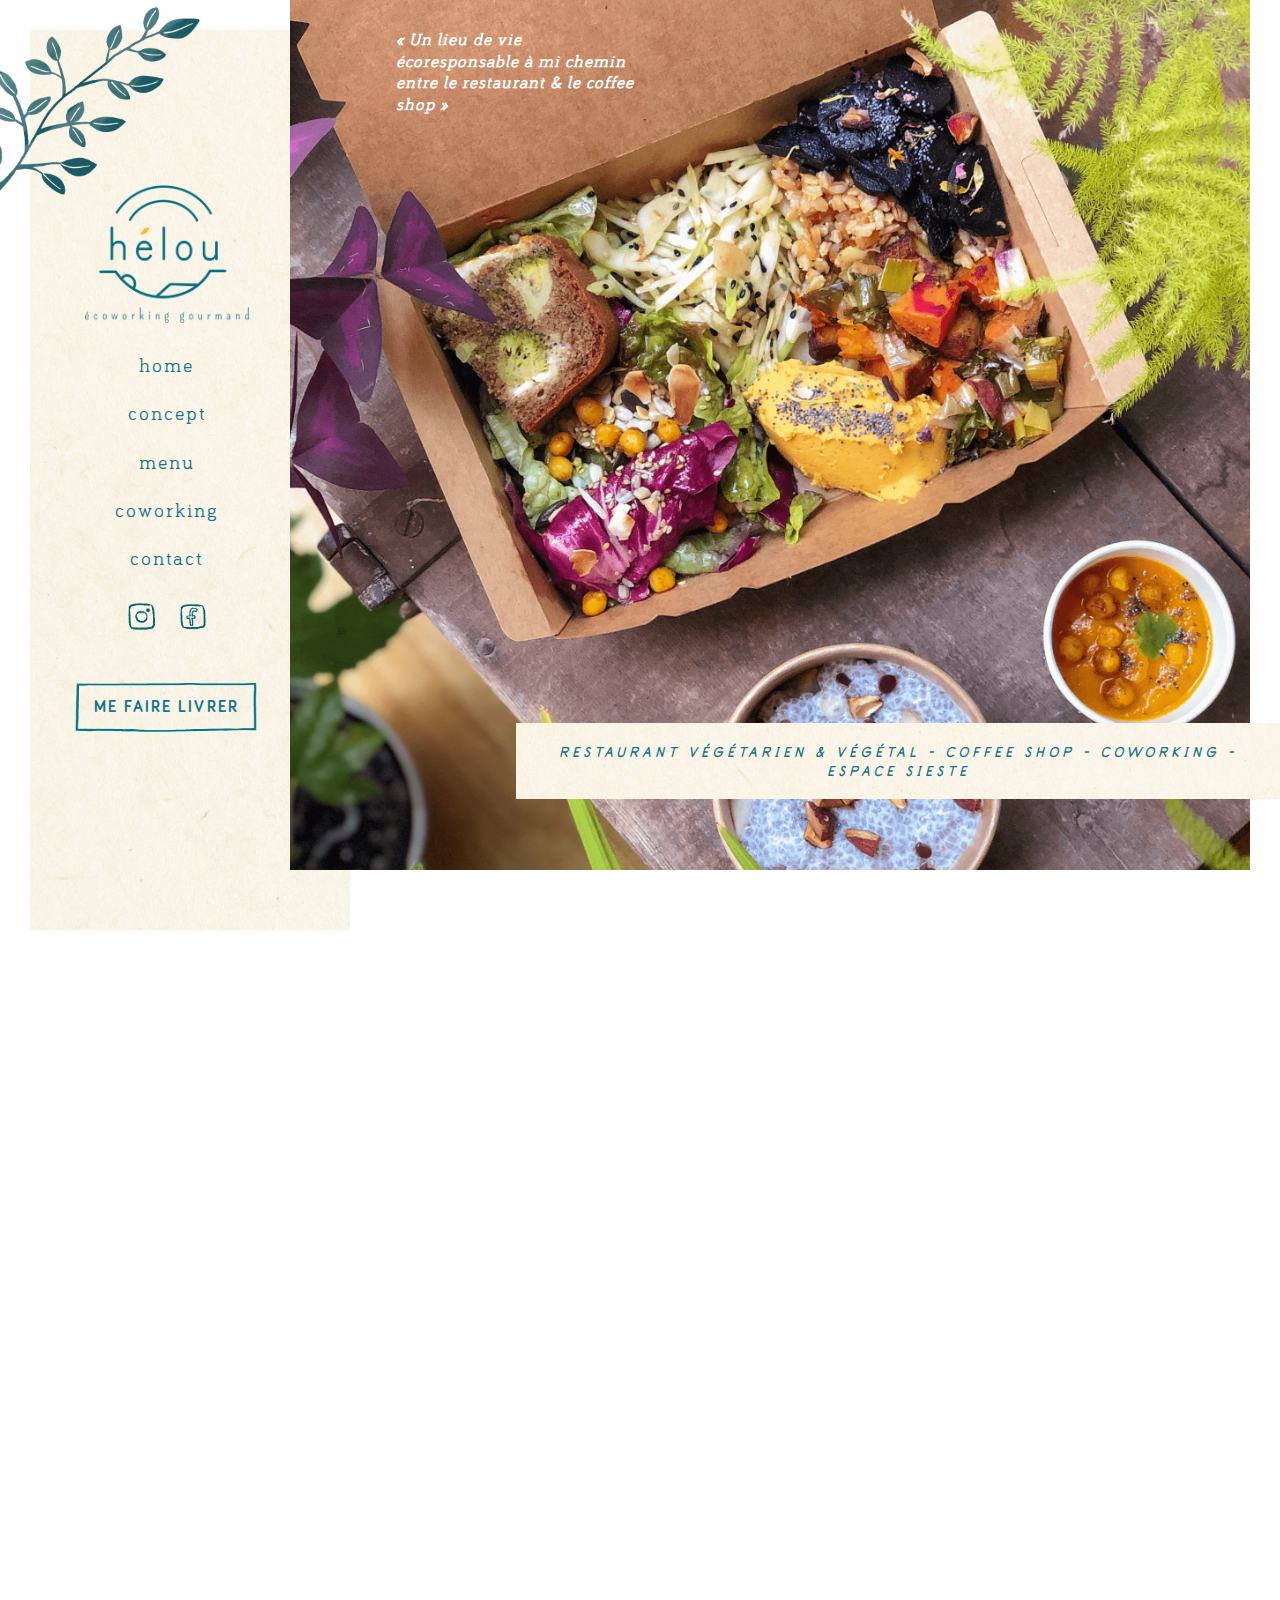
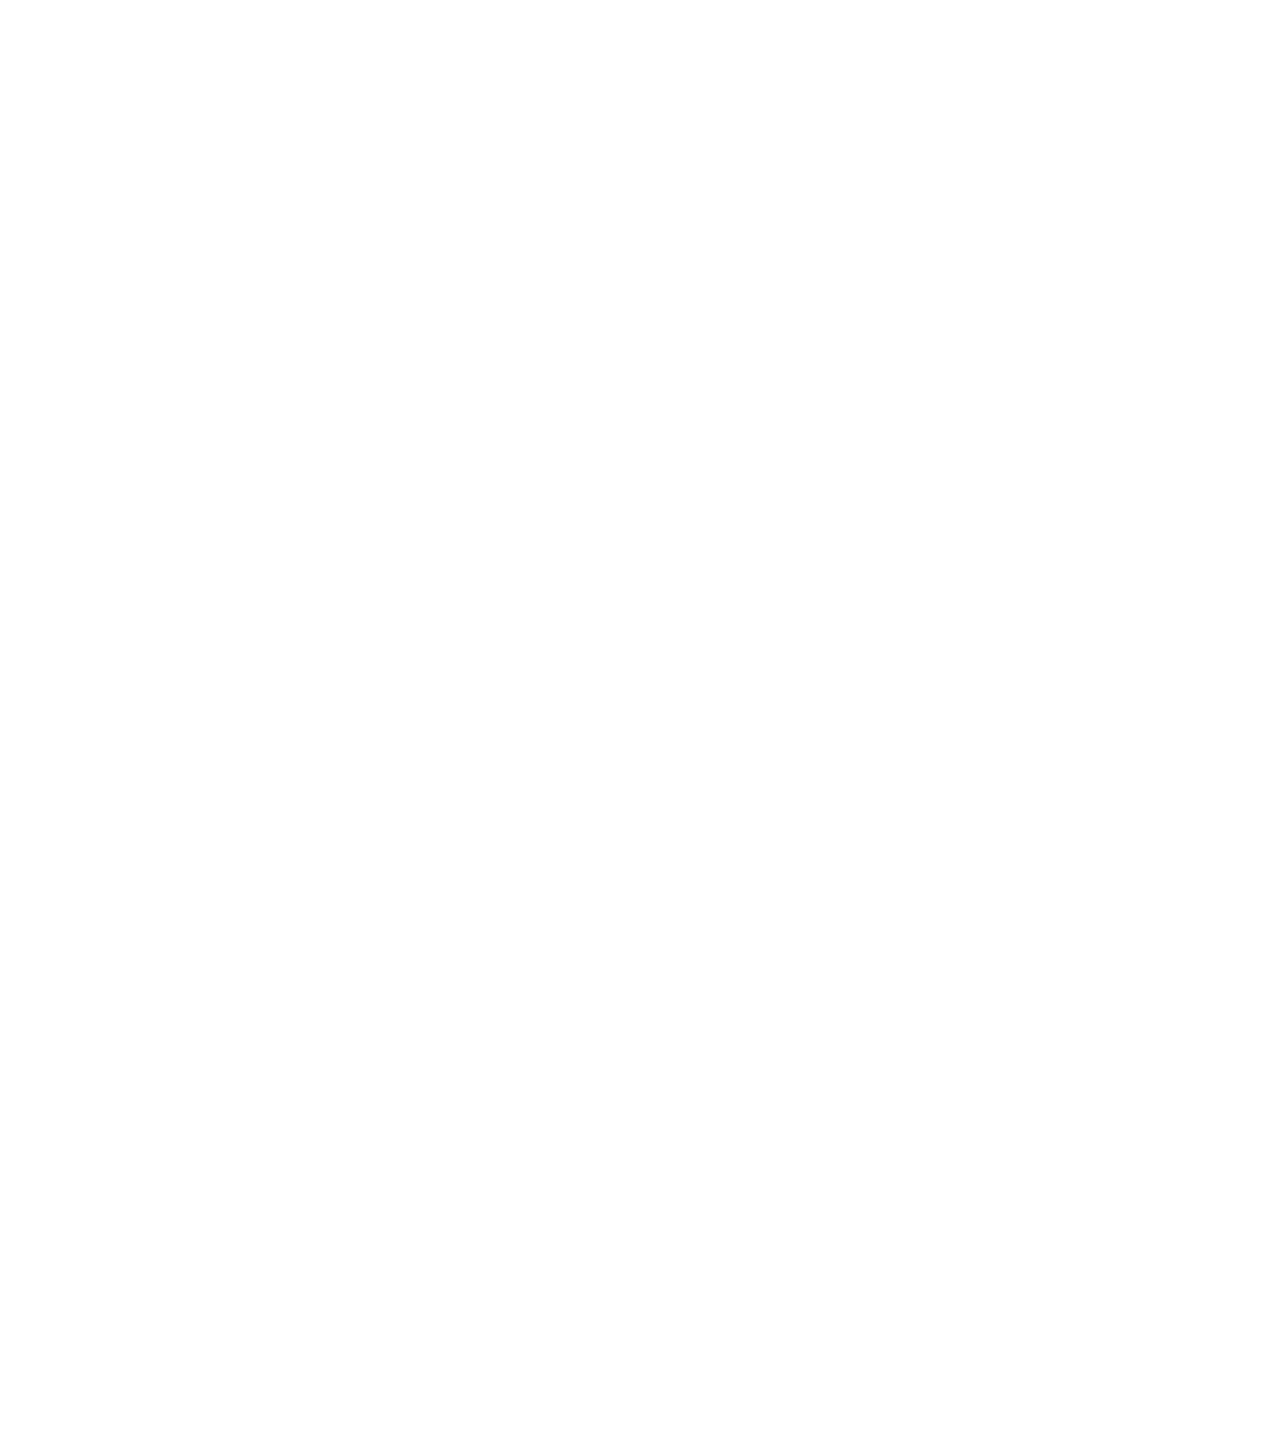
==== index.html @ 0ec2b1c2 "initial commit" ====
<!DOCTYPE html>
	<html lang="fr">
		<head>
	
	
			<script type="application/ld+json">
			  {
			    "@context": "http://schema.org",
			    "@type": "Organization",
			    "name": "Hélou",
			    "url": "http://helou.paris",
			    "address": "33 rue de la Villette",
			    "sameAs": [
			      "https://www.facebook.com/helouparis/",
			      "https://www.lafourchette.com/restaurant/helou/583823",
			      "https://www.instagram.com/helouparis/?hl=fr",
			      "https://www.tripadvisor.fr/Restaurant_Review-g187147-d19694689-Reviews-Helou-Paris_Ile_de_France.html",
			      "https://vegoresto.fr/paris/helou/"
			    ]
			  }
			</script>
	
					<!-- Global site tag (gtag.js) - Google Analytics -->
			<script async src="https://www.googletagmanager.com/gtag/js?id=UA-159208536-1"></script>
			<script>
			  window.dataLayer = window.dataLayer || [];
			  function gtag(){dataLayer.push(arguments);}
			  gtag('js', new Date());
	
			  gtag('config', 'UA-159208536-1');
			</script>
	
	
	
			<meta charset="UTF-8">
			<title>hélou - restaurant végétarien & coworking </title>
			<meta name="viewport" content="width=device-width, initial-scale=1" />
	
	
			<meta http-equiv="cache-control" content="max-age=0" />
	<meta http-equiv="cache-control" content="no-cache" />
	<meta http-equiv="expires" content="0" />
	<meta http-equiv="expires" content="Tue, 01 Jan 1980 1:00:00 GMT" />
	<meta http-equiv="pragma" content="no-cache" />
	
			<!-- Tags SEO -->
			
			<meta name="description" content="Hélou est le premier restaurant/coworking végétarien et gourmand qui dispose d'une salle de sieste avec un hamac !" />
		    <meta name="author" content="Louise OBÉ">
		    <meta name="keywords" content="restaurant végétarien coworking "/>
		    <meta http-equiv="X-UA-Compatible" content="IE=edge">
	
		    <!-- Feuilles de style -->
		    <link rel="stylesheet" type="text/css" href="style/reset.css">
			<link rel="stylesheet" type="text/css" href="style/new.css">
			<link rel="stylesheet" type="text/css" href="style/new-mobile.css">
			<link rel="stylesheet" type="text/css" href="style/new-ipad-pro.css">
	
			
			<meta property="og:type" content="restaurant.restaurant">
			<meta property="og:title" content="hélou restaurant coworking végétarien">
			<meta property="og:url" content="http://helou.paris">
			<meta property="og:description" content="Hélou est le premier restaurant/coworking végétarien et gourmand qui dispose d'une salle de sieste avec un hamac !">
			<meta property="og:image" content="http://helou.paris/img/plateau.jpg">
			<meta property="restaurant:menu" content="http://helou.paris/menus.html">
			<meta property="restaurant:contact_info:website" content="htttp://helou.paris">
			<meta property="restaurant:contact_info:street_address" content="33 rue de la villette">
			<meta property="restaurant:contact_info:locality" content="paris">
			<meta property="restaurant:contact_info:region" content="france">
			<meta property="restaurant:contact_info:postal_code" content="75019">
			<meta property="restaurant:contact_info:country_name" content="france">
			<meta property="restaurant:contact_info:email" content="helouparis@gmail.com">
			<meta property="restaurant:contact_info:phone_number" content="0140372053">
	
	
			<link rel="apple-touch-icon" sizes="180x180" href="/apple-touch-icon.png">
			<link rel="icon" type="image/png" sizes="32x32" href="favicon-32x32.png">
			<link rel="icon" type="image/png" sizes="16x16" href="favicon-16x16.png">
			<link rel="manifest" href="/site.webmanifest">
			<link rel="mask-icon" href="/safari-pinned-tab.svg" color="#0e6272">
			<meta name="msapplication-TileColor" content="#0e6272">
			<meta name="theme-color" content="#ffffff">
	
	
	
		</head>
	
		<body>
	
		<!-- 	<div class="anim-logo-content">
					<img src="img/anim-logo/logo-helou000.png" class="anim-logo" />
	
			</div> -->
	
				<img id="leaf" src="img/leaf.png"/>
		<div id="new-menu">
	
			<div id="new-menu-content">
	
					<ul id="new-nav">
	
							<li data-url="index"><a><img id="logo-bleu" src="img/logo-bleu.png"/></a></li>
	
							<li class="active" data-url="index"><div class="petal-left">
								<img class="petal-left1" src="img/petal-left.png"/>
								<img class="petal-left2" src="img/petal-left.png"/>
							</div><a>home</a><div class="petal-right">
								<img class="petal-right1" src="img/petal-right.png"/>
								<img class="petal-right2" src="img/petal-right.png"/>
							</div></li>
							<li data-url="concept"><div class="petal-left">
								<img class="petal-left1" src="img/petal-left.png"/>
								<img class="petal-left2" src="img/petal-left.png"/>
							</div><a>concept</a><div class="petal-right">
								<img class="petal-right1" src="img/petal-right.png"/>
								<img class="petal-right2" src="img/petal-right.png"/>
							</div></li>
							<li data-url="menu"><div class="petal-left">
								<img class="petal-left1" src="img/petal-left.png"/>
								<img class="petal-left2" src="img/petal-left.png"/>
							</div><a>menu</a><div class="petal-right">
								<img class="petal-right1" src="img/petal-right.png"/>
								<img class="petal-right2" src="img/petal-right.png"/>
							</div></li>
							<li data-url="coworking"><div class="petal-left">
								<img class="petal-left1" src="img/petal-left.png"/>
								<img class="petal-left2" src="img/petal-left.png"/>
							</div><a>coworking</a><div class="petal-right">
								<img class="petal-right1" src="img/petal-right.png"/>
								<img class="petal-right2" src="img/petal-right.png"/>
							</div></li>
							<li data-url="contact"><div class="petal-left">
								<img class="petal-left1" src="img/petal-left.png"/>
								<img class="petal-left2" src="img/petal-left.png"/>
							</div><a>contact</a><div class="petal-right">
								<img class="petal-right1" src="img/petal-right.png"/>
								<img class="petal-right2" src="img/petal-right.png"/>
							</div></li>
							
					</ul>
	
					<div id="social">
							
						<a href="https://www.instagram.com/helouparis" target="blank"><img src="img/insta.png" alt="instagram hélou"></a>
						<a href="https://www.facebook.com/helouparis" target="blank"><img src="img/fb.png" alt="facebook hélou"></a>
					</div>
	
	
					<div id="delivery">
						<a  target="blank" class="button" href="https://order.eatic.fr/fr/store/Helou-Paris/820708"> ME FAIRE LIVRER</a>
					</div>
			</div>
		</div>
	
	
		<div id="new-menu-mobile">
	
			<div id="new-menu-content">
	
					<ul id="new-nav-mobile">
	
							
	
							<li class="active" data-url="index"><div class="petal-left">
								<img class="petal-left1" src="img/petal-left.png"/>
								<img class="petal-left2" src="img/petal-left.png"/>
							</div><a href="index">home</a><div class="petal-right">
								<img class="petal-right1" src="img/petal-right.png"/>
								<img class="petal-right2" src="img/petal-right.png"/>
							</div></li>
							<li data-url="menu"><div class="petal-left">
								<img class="petal-left1" src="img/petal-left.png"/>
								<img class="petal-left2" src="img/petal-left.png"/>
							</div><a href="menu">menu</a><div class="petal-right">
								<img class="petal-right1" src="img/petal-right.png"/>
								<img class="petal-right2" src="img/petal-right.png"/>
							</div></li>
							<li data-url="coworking"><div class="petal-left">
								<img class="petal-left1" src="img/petal-left.png"/>
								<img class="petal-left2" src="img/petal-left.png"/>
							</div><a href="coworking">coworking</a><div class="petal-right">
								<img class="petal-right1" src="img/petal-right.png"/>
								<img class="petal-right2" src="img/petal-right.png"/>
							</div></li>
							<li data-url="contact"><div class="petal-left">
								<img class="petal-left1" src="img/petal-left.png"/>
								<img class="petal-left2" src="img/petal-left.png"/>
							</div><a href="contact">contact</a><div class="petal-right">
								<img class="petal-right1" src="img/petal-right.png"/>
								<img class="petal-right2" src="img/petal-right.png"/>
							</div></li>
							
					</ul>
	
			</div>
		</div>
	
		<header class="mobile">
			<img id="logo-mobile" src="img/logo-inline-baseline.png"/>
	
		</header>
	
	
		<div id="nav-icon">
			  <span></span>
			  <span></span>
			  <span></span>
			  <span></span>
			</div>


	<div>
		<div class="content">
			<div id="right-home-img" class="right-img">
				<img src="img/helou-bento-vegan-bio-2.png"/>
				<p id="quote"> « Un lieu de vie écoresponsable à mi chemin entre le restaurant & le coffee shop »</p>
				<h1 id="banner-home"><span>RESTAURANT VÉGÉTARIEN & VÉGÉTAL - COFFEE SHOP - COWORKING - ESPACE SIESTE</span></h1>
			</div>	


			<div id="home-mobile">
				<img src="img/helou-bento-vegan-bio-2.png"/>
				<h1 id="banner-home"><span>RESTAURANT VÉGÉTAL & VÉGÉTARIEN </br> COFFEE SHOP - COWORKING </br> ESPACE SIESTE</span></h1>

				<a class="button" href="menu.pdf" target="blank"> MENU DU JOUR </a>


				<a  target="blank" class="button" href="https://order.eatic.fr/fr/store/Helou-Paris/820708"> ME FAIRE LIVRER</a>
				

				<img src="img/helene-louise-helou-mobile.png"/>

				<div><p>Hélou c’est avant tout une aventure mère-fille qui a la saveur d’un cocktail de générations et de savoir-faire à base de sensibilités communes pour la cuisine et l’écoresponsabilité.</p>

				<p class="citation">« Nous avons à coeur de vous mettre à disposition un espace de vie pour venir y manger, travailler et même se reposer »   </br> </br>Hélène & Louise</p></div>
			</div>	

		</div>
	</div>


			
	
		<div id="social-mobile">
				
			<a href="https://www.instagram.com/helouparis" target="blank"><img src="img/insta.png" alt="instagram hélou"></a>
			<a href="https://www.facebook.com/helouparis" target="blank"><img src="img/fb.png" alt="facebook hélou"></a>
		</div>
	
		
	
		<script src='js/mobile-detect.min.js'></script>
	
		<script src='js/jquery-1.12.2.min.js'></script>
		<script src='js/TweenMax.min.js'></script>
		<script src='js/animation.gsap.min.js'></script>
		<script src='js/new-min.js'></script>
	
	</html>
---- style/new.css ----
a.button{display:block;color:#127689;width:200px;height:60px;text-decoration:none;text-align:center;font-family:Bariol-Bold;font-weight:700;margin:0 auto;margin-top:30px;margin-bottom:40px;letter-spacing:2px;line-height:60px;background-image:url(../img/button.png);background-size:100% 100%;transition:all .4s}a.button:hover{background-image:url(../img/button-fill.png);color:#fcf5ea;transition:all .4s}#home-mobile,#menu-mobile,#nav-icon,#new-menu-mobile,#page-contact-mobile,#page-coworking-mobile,#social-mobile,header.mobile{display:none}#new-menu,#new-menu-mobile{width:25vw;height:100vh;background-image:url(../img/kraft2.jpg);background-size:cover;margin-top:30px;margin-left:30px}#new-menu #new-menu-content,#new-menu-mobile #new-menu-content{width:21.4vw;pointer-events:relative;padding-top:40%}#new-menu #new-menu-content #logo-bleu,#new-menu-mobile #new-menu-content #logo-bleu{width:60%;position:relative;margin:0 auto;display:inherit}#new-menu #new-menu-content #social,#new-menu-mobile #new-menu-content #social{margin-top:20px;display:flex;align-items:center;justify-content:center}#new-menu #new-menu-content #social a,#new-menu-mobile #new-menu-content #social a{margin:10px;transition:.3s;transform:scale(.9)}#new-menu #new-menu-content #social a img,#new-menu-mobile #new-menu-content #social a img{width:30px}#new-menu #new-menu-content #social a:hover,#new-menu-mobile #new-menu-content #social a:hover{transform:scale(1);transition:.3s;transition-timing-function:ease-out}#new-menu #new-menu-content ul#new-nav li,#new-menu #new-menu-content ul#new-nav-mobile li,#new-menu-mobile #new-menu-content ul#new-nav li,#new-menu-mobile #new-menu-content ul#new-nav-mobile li{list-style:none;margin-top:10%;text-align:center;cursor:pointer}#new-menu #new-menu-content ul#new-nav li .petal-left,#new-menu #new-menu-content ul#new-nav li .petal-right,#new-menu #new-menu-content ul#new-nav-mobile li .petal-left,#new-menu #new-menu-content ul#new-nav-mobile li .petal-right,#new-menu-mobile #new-menu-content ul#new-nav li .petal-left,#new-menu-mobile #new-menu-content ul#new-nav li .petal-right,#new-menu-mobile #new-menu-content ul#new-nav-mobile li .petal-left,#new-menu-mobile #new-menu-content ul#new-nav-mobile li .petal-right{margin:0 20px;display:inline;position:relative}#new-menu #new-menu-content ul#new-nav li .petal-left .petal-left1,#new-menu #new-menu-content ul#new-nav li .petal-left .petal-left2,#new-menu #new-menu-content ul#new-nav li .petal-left .petal-right1,#new-menu #new-menu-content ul#new-nav li .petal-left .petal-right2,#new-menu #new-menu-content ul#new-nav li .petal-right .petal-left1,#new-menu #new-menu-content ul#new-nav li .petal-right .petal-left2,#new-menu #new-menu-content ul#new-nav li .petal-right .petal-right1,#new-menu #new-menu-content ul#new-nav li .petal-right .petal-right2,#new-menu #new-menu-content ul#new-nav-mobile li .petal-left .petal-left1,#new-menu #new-menu-content ul#new-nav-mobile li .petal-left .petal-left2,#new-menu #new-menu-content ul#new-nav-mobile li .petal-left .petal-right1,#new-menu #new-menu-content ul#new-nav-mobile li .petal-left .petal-right2,#new-menu #new-menu-content ul#new-nav-mobile li .petal-right .petal-left1,#new-menu #new-menu-content ul#new-nav-mobile li .petal-right .petal-left2,#new-menu #new-menu-content ul#new-nav-mobile li .petal-right .petal-right1,#new-menu #new-menu-content ul#new-nav-mobile li .petal-right .petal-right2,#new-menu-mobile #new-menu-content ul#new-nav li .petal-left .petal-left1,#new-menu-mobile #new-menu-content ul#new-nav li .petal-left .petal-left2,#new-menu-mobile #new-menu-content ul#new-nav li .petal-left .petal-right1,#new-menu-mobile #new-menu-content ul#new-nav li .petal-left .petal-right2,#new-menu-mobile #new-menu-content ul#new-nav li .petal-right .petal-left1,#new-menu-mobile #new-menu-content ul#new-nav li .petal-right .petal-left2,#new-menu-mobile #new-menu-content ul#new-nav li .petal-right .petal-right1,#new-menu-mobile #new-menu-content ul#new-nav li .petal-right .petal-right2,#new-menu-mobile #new-menu-content ul#new-nav-mobile li .petal-left .petal-left1,#new-menu-mobile #new-menu-content ul#new-nav-mobile li .petal-left .petal-left2,#new-menu-mobile #new-menu-content ul#new-nav-mobile li .petal-left .petal-right1,#new-menu-mobile #new-menu-content ul#new-nav-mobile li .petal-left .petal-right2,#new-menu-mobile #new-menu-content ul#new-nav-mobile li .petal-right .petal-left1,#new-menu-mobile #new-menu-content ul#new-nav-mobile li .petal-right .petal-left2,#new-menu-mobile #new-menu-content ul#new-nav-mobile li .petal-right .petal-right1,#new-menu-mobile #new-menu-content ul#new-nav-mobile li .petal-right .petal-right2{opacity:0;transition:.3s;transition-timing-function:ease-out}#new-menu #new-menu-content ul#new-nav li .petal-left .petal-left1,#new-menu #new-menu-content ul#new-nav li .petal-left .petal-right1,#new-menu #new-menu-content ul#new-nav li .petal-right .petal-left1,#new-menu #new-menu-content ul#new-nav li .petal-right .petal-right1,#new-menu #new-menu-content ul#new-nav-mobile li .petal-left .petal-left1,#new-menu #new-menu-content ul#new-nav-mobile li .petal-left .petal-right1,#new-menu #new-menu-content ul#new-nav-mobile li .petal-right .petal-left1,#new-menu #new-menu-content ul#new-nav-mobile li .petal-right .petal-right1,#new-menu-mobile #new-menu-content ul#new-nav li .petal-left .petal-left1,#new-menu-mobile #new-menu-content ul#new-nav li .petal-left .petal-right1,#new-menu-mobile #new-menu-content ul#new-nav li .petal-right .petal-left1,#new-menu-mobile #new-menu-content ul#new-nav li .petal-right .petal-right1,#new-menu-mobile #new-menu-content ul#new-nav-mobile li .petal-left .petal-left1,#new-menu-mobile #new-menu-content ul#new-nav-mobile li .petal-left .petal-right1,#new-menu-mobile #new-menu-content ul#new-nav-mobile li .petal-right .petal-left1,#new-menu-mobile #new-menu-content ul#new-nav-mobile li .petal-right .petal-right1{width:25px}#new-menu #new-menu-content ul#new-nav li .petal-left .petal-left1,#new-menu #new-menu-content ul#new-nav li .petal-right .petal-left1,#new-menu #new-menu-content ul#new-nav-mobile li .petal-left .petal-left1,#new-menu #new-menu-content ul#new-nav-mobile li .petal-right .petal-left1,#new-menu-mobile #new-menu-content ul#new-nav li .petal-left .petal-left1,#new-menu-mobile #new-menu-content ul#new-nav li .petal-right .petal-left1,#new-menu-mobile #new-menu-content ul#new-nav-mobile li .petal-left .petal-left1,#new-menu-mobile #new-menu-content ul#new-nav-mobile li .petal-right .petal-left1{transform:translate(-10px,8px)}#new-menu #new-menu-content ul#new-nav li .petal-left .petal-right1,#new-menu #new-menu-content ul#new-nav li .petal-right .petal-right1,#new-menu #new-menu-content ul#new-nav-mobile li .petal-left .petal-right1,#new-menu #new-menu-content ul#new-nav-mobile li .petal-right .petal-right1,#new-menu-mobile #new-menu-content ul#new-nav li .petal-left .petal-right1,#new-menu-mobile #new-menu-content ul#new-nav li .petal-right .petal-right1,#new-menu-mobile #new-menu-content ul#new-nav-mobile li .petal-left .petal-right1,#new-menu-mobile #new-menu-content ul#new-nav-mobile li .petal-right .petal-right1{transform:translate(10px,8px)}#new-menu #new-menu-content ul#new-nav li .petal-left .petal-left2,#new-menu #new-menu-content ul#new-nav li .petal-right .petal-left2,#new-menu #new-menu-content ul#new-nav-mobile li .petal-left .petal-left2,#new-menu #new-menu-content ul#new-nav-mobile li .petal-right .petal-left2,#new-menu-mobile #new-menu-content ul#new-nav li .petal-left .petal-left2,#new-menu-mobile #new-menu-content ul#new-nav li .petal-right .petal-left2,#new-menu-mobile #new-menu-content ul#new-nav-mobile li .petal-left .petal-left2,#new-menu-mobile #new-menu-content ul#new-nav-mobile li .petal-right .petal-left2{position:absolute;width:23px;transform:rotate(45deg) translate(-10px,0);left:6px;top:-7px}#new-menu #new-menu-content ul#new-nav li .petal-left .petal-right2,#new-menu #new-menu-content ul#new-nav li .petal-right .petal-right2,#new-menu #new-menu-content ul#new-nav-mobile li .petal-left .petal-right2,#new-menu #new-menu-content ul#new-nav-mobile li .petal-right .petal-right2,#new-menu-mobile #new-menu-content ul#new-nav li .petal-left .petal-right2,#new-menu-mobile #new-menu-content ul#new-nav li .petal-right .petal-right2,#new-menu-mobile #new-menu-content ul#new-nav-mobile li .petal-left .petal-right2,#new-menu-mobile #new-menu-content ul#new-nav-mobile li .petal-right .petal-right2{position:absolute;width:23px;transform:rotate(-45deg) translate(10px,0);right:6px;top:-7px}#new-menu #new-menu-content ul#new-nav li.active,#new-menu #new-menu-content ul#new-nav-mobile li.active,#new-menu-mobile #new-menu-content ul#new-nav li.active,#new-menu-mobile #new-menu-content ul#new-nav-mobile li.active{font-weight:700}#new-menu #new-menu-content ul#new-nav li.active .petal-left1,#new-menu #new-menu-content ul#new-nav li.active .petal-left2,#new-menu #new-menu-content ul#new-nav li.active .petal-right1,#new-menu #new-menu-content ul#new-nav li.active .petal-right2,#new-menu #new-menu-content ul#new-nav li:hover .petal-left1,#new-menu #new-menu-content ul#new-nav li:hover .petal-left2,#new-menu #new-menu-content ul#new-nav li:hover .petal-right1,#new-menu #new-menu-content ul#new-nav li:hover .petal-right2,#new-menu #new-menu-content ul#new-nav-mobile li.active .petal-left1,#new-menu #new-menu-content ul#new-nav-mobile li.active .petal-left2,#new-menu #new-menu-content ul#new-nav-mobile li.active .petal-right1,#new-menu #new-menu-content ul#new-nav-mobile li.active .petal-right2,#new-menu #new-menu-content ul#new-nav-mobile li:hover .petal-left1,#new-menu #new-menu-content ul#new-nav-mobile li:hover .petal-left2,#new-menu #new-menu-content ul#new-nav-mobile li:hover .petal-right1,#new-menu #new-menu-content ul#new-nav-mobile li:hover .petal-right2,#new-menu-mobile #new-menu-content ul#new-nav li.active .petal-left1,#new-menu-mobile #new-menu-content ul#new-nav li.active .petal-left2,#new-menu-mobile #new-menu-content ul#new-nav li.active .petal-right1,#new-menu-mobile #new-menu-content ul#new-nav li.active .petal-right2,#new-menu-mobile #new-menu-content ul#new-nav li:hover .petal-left1,#new-menu-mobile #new-menu-content ul#new-nav li:hover .petal-left2,#new-menu-mobile #new-menu-content ul#new-nav li:hover .petal-right1,#new-menu-mobile #new-menu-content ul#new-nav li:hover .petal-right2,#new-menu-mobile #new-menu-content ul#new-nav-mobile li.active .petal-left1,#new-menu-mobile #new-menu-content ul#new-nav-mobile li.active .petal-left2,#new-menu-mobile #new-menu-content ul#new-nav-mobile li.active .petal-right1,#new-menu-mobile #new-menu-content ul#new-nav-mobile li.active .petal-right2,#new-menu-mobile #new-menu-content ul#new-nav-mobile li:hover .petal-left1,#new-menu-mobile #new-menu-content ul#new-nav-mobile li:hover .petal-left2,#new-menu-mobile #new-menu-content ul#new-nav-mobile li:hover .petal-right1,#new-menu-mobile #new-menu-content ul#new-nav-mobile li:hover .petal-right2{opacity:1;transition:.3s;transition-timing-function:ease-out}#new-menu #new-menu-content ul#new-nav li.active .petal-left2,#new-menu #new-menu-content ul#new-nav li:hover .petal-left2,#new-menu #new-menu-content ul#new-nav-mobile li.active .petal-left2,#new-menu #new-menu-content ul#new-nav-mobile li:hover .petal-left2,#new-menu-mobile #new-menu-content ul#new-nav li.active .petal-left2,#new-menu-mobile #new-menu-content ul#new-nav li:hover .petal-left2,#new-menu-mobile #new-menu-content ul#new-nav-mobile li.active .petal-left2,#new-menu-mobile #new-menu-content ul#new-nav-mobile li:hover .petal-left2{transform:rotate(45deg) translate(0,0)}#new-menu #new-menu-content ul#new-nav li.active .petal-right2,#new-menu #new-menu-content ul#new-nav li:hover .petal-right2,#new-menu #new-menu-content ul#new-nav-mobile li.active .petal-right2,#new-menu #new-menu-content ul#new-nav-mobile li:hover .petal-right2,#new-menu-mobile #new-menu-content ul#new-nav li.active .petal-right2,#new-menu-mobile #new-menu-content ul#new-nav li:hover .petal-right2,#new-menu-mobile #new-menu-content ul#new-nav-mobile li.active .petal-right2,#new-menu-mobile #new-menu-content ul#new-nav-mobile li:hover .petal-right2{transform:rotate(-45deg) translate(0,0)}#new-menu #new-menu-content ul#new-nav li.active .petal-left1,#new-menu #new-menu-content ul#new-nav li.active .petal-right1,#new-menu #new-menu-content ul#new-nav li:hover .petal-left1,#new-menu #new-menu-content ul#new-nav li:hover .petal-right1,#new-menu #new-menu-content ul#new-nav-mobile li.active .petal-left1,#new-menu #new-menu-content ul#new-nav-mobile li.active .petal-right1,#new-menu #new-menu-content ul#new-nav-mobile li:hover .petal-left1,#new-menu #new-menu-content ul#new-nav-mobile li:hover .petal-right1,#new-menu-mobile #new-menu-content ul#new-nav li.active .petal-left1,#new-menu-mobile #new-menu-content ul#new-nav li.active .petal-right1,#new-menu-mobile #new-menu-content ul#new-nav li:hover .petal-left1,#new-menu-mobile #new-menu-content ul#new-nav li:hover .petal-right1,#new-menu-mobile #new-menu-content ul#new-nav-mobile li.active .petal-left1,#new-menu-mobile #new-menu-content ul#new-nav-mobile li.active .petal-right1,#new-menu-mobile #new-menu-content ul#new-nav-mobile li:hover .petal-left1,#new-menu-mobile #new-menu-content ul#new-nav-mobile li:hover .petal-right1{transform:translate(0,0)}#new-menu #new-menu-content ul#new-nav li a,#new-menu #new-menu-content ul#new-nav-mobile li a,#new-menu-mobile #new-menu-content ul#new-nav li a,#new-menu-mobile #new-menu-content ul#new-nav-mobile li a{color:#127689;text-decoration:none;font-family:BariolSerif;letter-spacing:2px;font-size:1.5vw}#leaf{position:absolute;width:18vw;left:-30px;top:7px;z-index:1}p{font-family:BariolSerif;color:#127689;font-weight:700;letter-spacing:2px;font-size:20px}.title{position:relative}.title .manuscrit{font-family:Morsal;color:#C1B7AA;font-size:5.3vw;position:absolute;opacity:.3;right:0;left:0;top:-46px;font-weight:initial}.title h1{font-family:PTSerif;color:#127689;font-size:3.5vw;letter-spacing:2px;position:relative;font-weight:initial}h2{color:#f8B71D;font-style:italic;font-family:BariolSerif;font-size:1.4vw;margin-bottom:30px}#concept-content,#contact-content,#coworking-content,#menu-content{margin-top:100px}#concept-content p,#contact-content p,#coworking-content p,#menu-content p{margin-bottom:40px}#coworking-content{text-align:justify}#menu-content{margin-top:50px}#concept-content,#menu-content{text-align:justify}#right-img{position:absolute;top:0;width:75vw;right:30px;height:calc(100vh - 30px)}#right-img img{width:50%;height:100%;object-fit:cover}#right-img .petal{width:40px;height:auto}#right-img #right-content{background-image:url(../img/kraft2.jpg);background-size:cover;float:right;width:50%;height:100%;text-align:center;padding:5vw;box-sizing:border-box}#right-img .slider-photo{width:50%;height:100%;position:relative;float:left}#right-img .slider-photo img{width:100%;height:100%;object-fit:cover;position:absolute;animation:sliderFade 14s ease infinite 0s;opacity:0}#right-img .slider-photo img:nth-of-type(1){animation-delay:0s}#right-img .slider-photo img:nth-of-type(2){animation-delay:3.5s}#right-img .slider-photo img:nth-of-type(3){animation-delay:7s}#right-img .slider-photo img:nth-of-type(4){animation-delay:10.5s}@keyframes sliderFade{0%,100%{opacity:0}7.14%{opacity:1}25%{opacity:1}32.14%{opacity:0}}#right-home-img{position:absolute;top:0;width:75vw;right:30px;height:calc(100vh - 30px)}#right-home-img img{width:100%;height:100%;object-fit:cover}#right-home-img #quote{position:absolute;color:#fff;top:30px;font-family:BariolSerif;font-weight:700;font-style:italic;left:11%;width:26%;letter-spacing:1px;font-size:1.3vw;text-align:left;line-height:1.3em}#right-home-img h1{background-image:url(../img/kraft2.jpg);background-size:cover;position:absolute;font-family:primer-bold;letter-spacing:4px;color:#127689;padding:20px 30px 18px 30px;bottom:0;right:-30px;margin:0 auto;bottom:71px;font-style:italic;font-size:15px;width:55vw;text-align:center}/*# sourceMappingURL=new.css.map */
---- style/new-mobile.css ----
html.style-mobile{height:auto;width:100vw;overflow:auto}html.style-mobile #leaf,html.style-mobile #new-menu{display:none}html.style-mobile header.mobile{display:block;z-index:999;background-image:url(../img/kraft2.jpg);background-size:cover;width:100vw;text-align:center;padding:20px 0}html.style-mobile header.mobile img{width:40vw;min-width:100px;max-width:200px}html.style-mobile #new-menu-mobile{width:100vw;height:100vh;background-image:url(../img/kraft2.jpg);background-size:cover;margin:0;position:fixed;z-index:9999}html.style-mobile #new-menu-mobile #new-menu-content{width:100%;pointer-events:relative;padding-top:100px}html.style-mobile #new-menu-mobile #new-menu-content ul#new-nav-mobile li a{font-size:25px}html.style-mobile #nav-icon{z-index:999999;display:block;width:28px;height:25px;position:absolute;left:15px;top:20px;-webkit-transform:rotate(0);-moz-transform:rotate(0);-o-transform:rotate(0);transform:rotate(0);-webkit-transition:.5s ease-in-out;-moz-transition:.5s ease-in-out;-o-transition:.5s ease-in-out;transition:.5s ease-in-out;cursor:pointer}html.style-mobile #nav-icon span{display:block;position:absolute;height:4px;width:100%;background:#0E6272;border-radius:6px;opacity:1;left:0;-webkit-transform:rotate(0);-moz-transform:rotate(0);-o-transform:rotate(0);transform:rotate(0);-webkit-transition:.25s ease-in-out;-moz-transition:.25s ease-in-out;-o-transition:.25s ease-in-out;transition:.25s ease-in-out}html.style-mobile #nav-icon span:nth-child(1){top:0;width:70%}html.style-mobile #nav-icon span:nth-child(2),html.style-mobile #nav-icon span:nth-child(3){top:10px}html.style-mobile #nav-icon span:nth-child(4){top:20px;width:85%}html.style-mobile #nav-icon.open span:nth-child(1){top:15px;width:0%;left:50%}html.style-mobile #nav-icon.open span:nth-child(2){-webkit-transform:rotate(45deg);-moz-transform:rotate(45deg);-o-transform:rotate(45deg);transform:rotate(45deg)}html.style-mobile #nav-icon.open span:nth-child(3){-webkit-transform:rotate(-45deg);-moz-transform:rotate(-45deg);-o-transform:rotate(-45deg);transform:rotate(-45deg)}html.style-mobile #nav-icon.open span:nth-child(4){top:18px;width:0%;left:50%}html.style-mobile #right-home-img,html.style-mobile #right-img{display:none}html.style-mobile #home-mobile{display:block}html.style-mobile #home-mobile img{width:100vw;display:block}html.style-mobile #home-mobile h1{background-image:url(../img/kraft2.jpg);background-size:cover;position:relative;font-family:primer-bold;box-sizing:border-box;letter-spacing:4px;padding:20px 10px 18px 10px;bottom:0;right:inherit;margin:0 auto;bottom:inherit;font-size:13px;line-height:18px;width:100vw;font-style:inherit;text-align:center;color:#127689}html.style-mobile #home-mobile a.button{margin:20px auto}html.style-mobile #home-mobile div{background-image:url(../img/kraft2.jpg);background-size:cover;padding:20px}html.style-mobile #home-mobile div p{font-size:14px;font-family:BariolSerifBold}html.style-mobile #home-mobile div p.citation{margin-top:40px;font-family:BariolSerif;font-style:italic;text-align:right;padding-left:15%}html.style-mobile .title-mobile{background-color:#0E6272;text-align:center;padding:10px 0}html.style-mobile .title-mobile p{position:absolute;top:inherit;font-size:35px;top:0;letter-spacing:5px}html.style-mobile .title-mobile h1{color:#fff;font-size:27px;letter-spacing:5px}html.style-mobile #page-contact-mobile,html.style-mobile #page-coworking-mobile,html.style-mobile #page-menu-mobile{display:block;text-align:center}html.style-mobile #page-contact-mobile img,html.style-mobile #page-coworking-mobile img,html.style-mobile #page-menu-mobile img{width:100vw}html.style-mobile #page-contact-mobile img.petal,html.style-mobile #page-coworking-mobile img.petal,html.style-mobile #page-menu-mobile img.petal{width:30px;margin:0 auto;display:inline-block}html.style-mobile #page-contact-mobile .coworking-content,html.style-mobile #page-contact-mobile .menu-content,html.style-mobile #page-coworking-mobile .coworking-content,html.style-mobile #page-coworking-mobile .menu-content,html.style-mobile #page-menu-mobile .coworking-content,html.style-mobile #page-menu-mobile .menu-content{padding:20px}html.style-mobile #page-contact-mobile .coworking-content p,html.style-mobile #page-contact-mobile .menu-content p,html.style-mobile #page-coworking-mobile .coworking-content p,html.style-mobile #page-coworking-mobile .menu-content p,html.style-mobile #page-menu-mobile .coworking-content p,html.style-mobile #page-menu-mobile .menu-content p{margin:0;font-size:16px;text-align:justify}html.style-mobile #page-contact-mobile #contact-content{margin:0;padding:20px}html.style-mobile #page-contact-mobile #contact-content p{font-size:16px;letter-spacing:1px}html.style-mobile #page-contact-mobile #contact-content h2{font-size:20px;font-family:BariolSerifBold}html.style-mobile #social-mobile{margin-top:20px;margin-bottom:30px;display:flex;align-items:center;justify-content:center}html.style-mobile #social-mobile a{margin:10px}html.style-mobile #social-mobile a img{width:40px}/*# sourceMappingURL=new-mobile.css.map */
---- style/new-ipad-pro.css ----
@media only screen and (min-device-width:1366px) and (max-device-width:1366px) and (orientation:landscape) and (-webkit-min-device-pixel-ratio:2),only screen and (min-device-width:1024px) and (max-device-width:1024px) and (orientation:portrait) and (-webkit-min-device-pixel-ratio:2),only screen and (orientation:portrait) and (-webkit-min-device-pixel-ratio:1) and (min-device-width:768px) and (max-device-width:1007px),only screen and (orientation:landscape) and (-webkit-min-device-pixel-ratio:1) and (min-device-width:1024px) and (max-device-width:1024px){.style-mobile #home-mobile h1{font-size:25px;line-height:40px}.style-mobile #home-mobile div{padding:50px}.style-mobile #home-mobile div p{font-size:28px;line-height:35px}.style-mobile #home-mobile div p.citation{padding-left:30%}a.button{width:320px;height:90px;line-height:90px;font-size:30px}.style-mobile #home-mobile a.button{margin:80px auto}.style-mobile #new-menu-mobile #new-menu-content ul#new-nav-mobile li a{font-size:50px}.style-mobile #page-contact-mobile .coworking-content,.style-mobile #page-contact-mobile .menu-content,.style-mobile #page-coworking-mobile .coworking-content,.style-mobile #page-coworking-mobile .menu-content,.style-mobile #page-menu-mobile .coworking-content,.style-mobile #page-menu-mobile .menu-content{padding:50px}.style-mobile #page-contact-mobile .coworking-content p,.style-mobile #page-contact-mobile .menu-content p,.style-mobile #page-coworking-mobile .coworking-content p,.style-mobile #page-coworking-mobile .menu-content p,.style-mobile #page-menu-mobile .coworking-content p,.style-mobile #page-menu-mobile .menu-content p{font-size:30px}.style-mobile .title-mobile{padding:20px}.style-mobile .title-mobile p{font-size:70px}.style-mobile .title-mobile h1{font-size:65px}.style-mobile #page-contact-mobile #contact-content{padding:100px}.style-mobile #page-contact-mobile #contact-content p{font-size:35px}.style-mobile #page-contact-mobile #contact-content h2{font-size:40px;margin:50px}}/*# sourceMappingURL=new-ipad-pro.css.map */
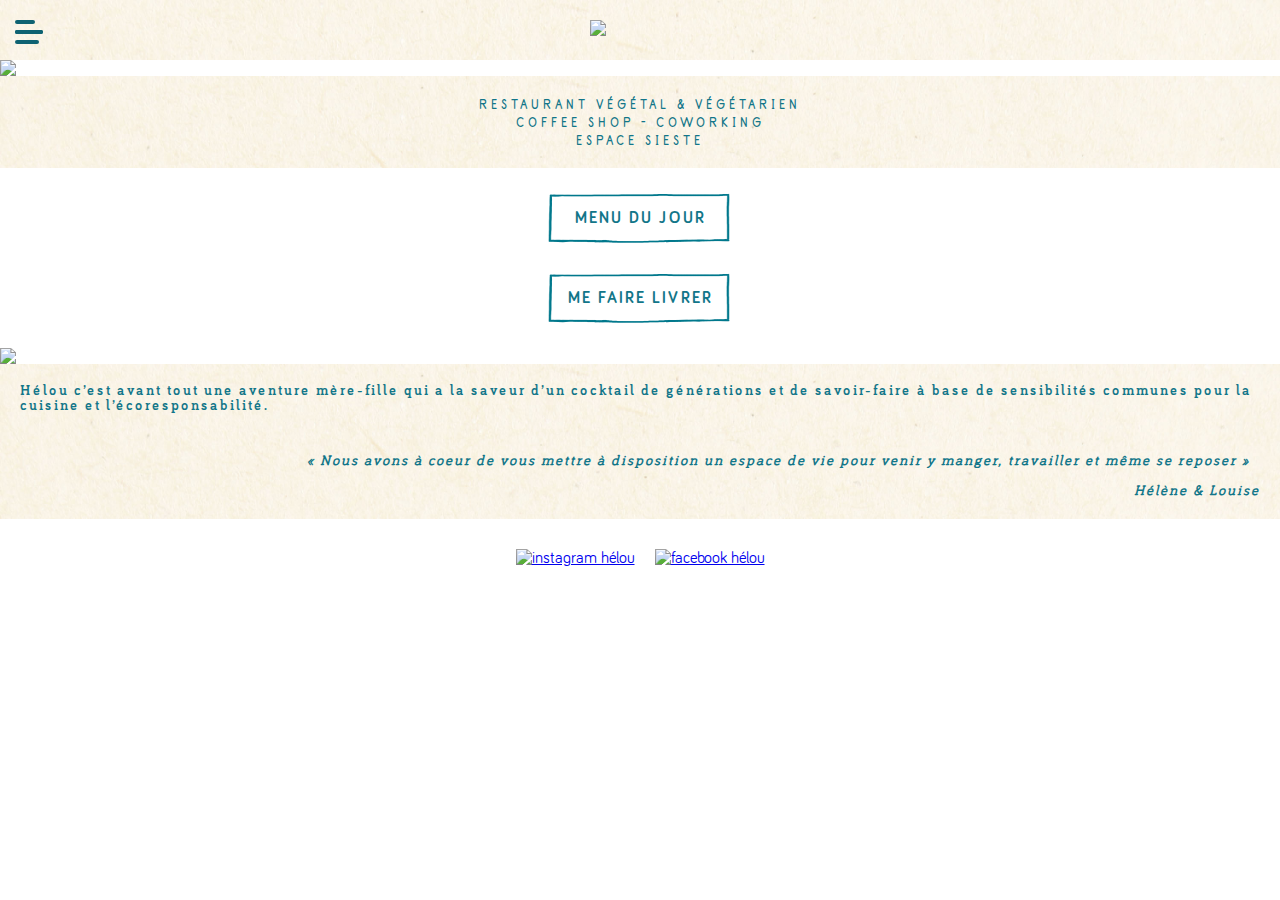
==== commit 773d01fb: "host medias on surge.sh" ====
--- a/index.html
+++ b/index.html
@@ -88,61 +88,61 @@
 		<body>
 	
 		<!-- 	<div class="anim-logo-content">
-					<img src="img/anim-logo/logo-helou000.png" class="anim-logo" />
+					<img src="https://helou.surge.sh/img/anim-logo/logo-helou000.png" class="anim-logo" />
 	
 			</div> -->
 	
-				<img id="leaf" src="img/leaf.png"/>
+				<img id="leaf" src="https://helou.surge.sh/img/leaf.png"/>
 		<div id="new-menu">
 	
 			<div id="new-menu-content">
 	
 					<ul id="new-nav">
 	
-							<li data-url="index"><a><img id="logo-bleu" src="img/logo-bleu.png"/></a></li>
+							<li data-url="index"><a><img id="logo-bleu" src="https://helou.surge.sh/img/logo-bleu.png"/></a></li>
 	
 							<li class="active" data-url="index"><div class="petal-left">
-								<img class="petal-left1" src="img/petal-left.png"/>
-								<img class="petal-left2" src="img/petal-left.png"/>
+								<img class="petal-left1" src="https://helou.surge.sh/img/petal-left.png"/>
+								<img class="petal-left2" src="https://helou.surge.sh/img/petal-left.png"/>
 							</div><a>home</a><div class="petal-right">
-								<img class="petal-right1" src="img/petal-right.png"/>
-								<img class="petal-right2" src="img/petal-right.png"/>
+								<img class="petal-right1" src="https://helou.surge.sh/img/petal-right.png"/>
+								<img class="petal-right2" src="https://helou.surge.sh/img/petal-right.png"/>
 							</div></li>
 							<li data-url="concept"><div class="petal-left">
-								<img class="petal-left1" src="img/petal-left.png"/>
-								<img class="petal-left2" src="img/petal-left.png"/>
+								<img class="petal-left1" src="https://helou.surge.sh/img/petal-left.png"/>
+								<img class="petal-left2" src="https://helou.surge.sh/img/petal-left.png"/>
 							</div><a>concept</a><div class="petal-right">
-								<img class="petal-right1" src="img/petal-right.png"/>
-								<img class="petal-right2" src="img/petal-right.png"/>
+								<img class="petal-right1" src="https://helou.surge.sh/img/petal-right.png"/>
+								<img class="petal-right2" src="https://helou.surge.sh/img/petal-right.png"/>
 							</div></li>
 							<li data-url="menu"><div class="petal-left">
-								<img class="petal-left1" src="img/petal-left.png"/>
-								<img class="petal-left2" src="img/petal-left.png"/>
+								<img class="petal-left1" src="https://helou.surge.sh/img/petal-left.png"/>
+								<img class="petal-left2" src="https://helou.surge.sh/img/petal-left.png"/>
 							</div><a>menu</a><div class="petal-right">
-								<img class="petal-right1" src="img/petal-right.png"/>
-								<img class="petal-right2" src="img/petal-right.png"/>
+								<img class="petal-right1" src="https://helou.surge.sh/img/petal-right.png"/>
+								<img class="petal-right2" src="https://helou.surge.sh/img/petal-right.png"/>
 							</div></li>
 							<li data-url="coworking"><div class="petal-left">
-								<img class="petal-left1" src="img/petal-left.png"/>
-								<img class="petal-left2" src="img/petal-left.png"/>
+								<img class="petal-left1" src="https://helou.surge.sh/img/petal-left.png"/>
+								<img class="petal-left2" src="https://helou.surge.sh/img/petal-left.png"/>
 							</div><a>coworking</a><div class="petal-right">
-								<img class="petal-right1" src="img/petal-right.png"/>
-								<img class="petal-right2" src="img/petal-right.png"/>
+								<img class="petal-right1" src="https://helou.surge.sh/img/petal-right.png"/>
+								<img class="petal-right2" src="https://helou.surge.sh/img/petal-right.png"/>
 							</div></li>
 							<li data-url="contact"><div class="petal-left">
-								<img class="petal-left1" src="img/petal-left.png"/>
-								<img class="petal-left2" src="img/petal-left.png"/>
+								<img class="petal-left1" src="https://helou.surge.sh/img/petal-left.png"/>
+								<img class="petal-left2" src="https://helou.surge.sh/img/petal-left.png"/>
 							</div><a>contact</a><div class="petal-right">
-								<img class="petal-right1" src="img/petal-right.png"/>
-								<img class="petal-right2" src="img/petal-right.png"/>
+								<img class="petal-right1" src="https://helou.surge.sh/img/petal-right.png"/>
+								<img class="petal-right2" src="https://helou.surge.sh/img/petal-right.png"/>
 							</div></li>
 							
 					</ul>
 	
 					<div id="social">
 							
-						<a href="https://www.instagram.com/helouparis" target="blank"><img src="img/insta.png" alt="instagram hélou"></a>
-						<a href="https://www.facebook.com/helouparis" target="blank"><img src="img/fb.png" alt="facebook hélou"></a>
+						<a href="https://www.instagram.com/helouparis" target="blank"><img src="https://helou.surge.sh/img/insta.png" alt="instagram hélou"></a>
+						<a href="https://www.facebook.com/helouparis" target="blank"><img src="https://helou.surge.sh/img/fb.png" alt="facebook hélou"></a>
 					</div>
 	
 	
@@ -162,32 +162,32 @@
 							
 	
 							<li class="active" data-url="index"><div class="petal-left">
-								<img class="petal-left1" src="img/petal-left.png"/>
-								<img class="petal-left2" src="img/petal-left.png"/>
+								<img class="petal-left1" src="https://helou.surge.sh/img/petal-left.png"/>
+								<img class="petal-left2" src="https://helou.surge.sh/img/petal-left.png"/>
 							</div><a href="index">home</a><div class="petal-right">
-								<img class="petal-right1" src="img/petal-right.png"/>
-								<img class="petal-right2" src="img/petal-right.png"/>
+								<img class="petal-right1" src="https://helou.surge.sh/img/petal-right.png"/>
+								<img class="petal-right2" src="https://helou.surge.sh/img/petal-right.png"/>
 							</div></li>
 							<li data-url="menu"><div class="petal-left">
-								<img class="petal-left1" src="img/petal-left.png"/>
-								<img class="petal-left2" src="img/petal-left.png"/>
+								<img class="petal-left1" src="https://helou.surge.sh/img/petal-left.png"/>
+								<img class="petal-left2" src="https://helou.surge.sh/img/petal-left.png"/>
 							</div><a href="menu">menu</a><div class="petal-right">
-								<img class="petal-right1" src="img/petal-right.png"/>
-								<img class="petal-right2" src="img/petal-right.png"/>
+								<img class="petal-right1" src="https://helou.surge.sh/img/petal-right.png"/>
+								<img class="petal-right2" src="https://helou.surge.sh/img/petal-right.png"/>
 							</div></li>
 							<li data-url="coworking"><div class="petal-left">
-								<img class="petal-left1" src="img/petal-left.png"/>
-								<img class="petal-left2" src="img/petal-left.png"/>
+								<img class="petal-left1" src="https://helou.surge.sh/img/petal-left.png"/>
+								<img class="petal-left2" src="https://helou.surge.sh/img/petal-left.png"/>
 							</div><a href="coworking">coworking</a><div class="petal-right">
-								<img class="petal-right1" src="img/petal-right.png"/>
-								<img class="petal-right2" src="img/petal-right.png"/>
+								<img class="petal-right1" src="https://helou.surge.sh/img/petal-right.png"/>
+								<img class="petal-right2" src="https://helou.surge.sh/img/petal-right.png"/>
 							</div></li>
 							<li data-url="contact"><div class="petal-left">
-								<img class="petal-left1" src="img/petal-left.png"/>
-								<img class="petal-left2" src="img/petal-left.png"/>
+								<img class="petal-left1" src="https://helou.surge.sh/img/petal-left.png"/>
+								<img class="petal-left2" src="https://helou.surge.sh/img/petal-left.png"/>
 							</div><a href="contact">contact</a><div class="petal-right">
-								<img class="petal-right1" src="img/petal-right.png"/>
-								<img class="petal-right2" src="img/petal-right.png"/>
+								<img class="petal-right1" src="https://helou.surge.sh/img/petal-right.png"/>
+								<img class="petal-right2" src="https://helou.surge.sh/img/petal-right.png"/>
 							</div></li>
 							
 					</ul>
@@ -196,7 +196,7 @@
 		</div>
 	
 		<header class="mobile">
-			<img id="logo-mobile" src="img/logo-inline-baseline.png"/>
+			<img id="logo-mobile" src="https://helou.surge.sh/img/logo-inline-baseline.png"/>
 	
 		</header>
 	
@@ -212,14 +212,14 @@
 	<div>
 		<div class="content">
 			<div id="right-home-img" class="right-img">
-				<img src="img/helou-bento-vegan-bio-2.png"/>
+				<img src="https://helou.surge.sh/img/helou-bento-vegan-bio-2.png"/>
 				<p id="quote"> « Un lieu de vie écoresponsable à mi chemin entre le restaurant & le coffee shop »</p>
 				<h1 id="banner-home"><span>RESTAURANT VÉGÉTARIEN & VÉGÉTAL - COFFEE SHOP - COWORKING - ESPACE SIESTE</span></h1>
 			</div>	
 
 
 			<div id="home-mobile">
-				<img src="img/helou-bento-vegan-bio-2.png"/>
+				<img src="https://helou.surge.sh/img/helou-bento-vegan-bio-2.png"/>
 				<h1 id="banner-home"><span>RESTAURANT VÉGÉTAL & VÉGÉTARIEN </br> COFFEE SHOP - COWORKING </br> ESPACE SIESTE</span></h1>
 
 				<a class="button" href="menu.pdf" target="blank"> MENU DU JOUR </a>
@@ -228,7 +228,7 @@
 				<a  target="blank" class="button" href="https://order.eatic.fr/fr/store/Helou-Paris/820708"> ME FAIRE LIVRER</a>
 				
 
-				<img src="img/helene-louise-helou-mobile.png"/>
+				<img src="https://helou.surge.sh/img/helene-louise-helou-mobile.png"/>
 
 				<div><p>Hélou c’est avant tout une aventure mère-fille qui a la saveur d’un cocktail de générations et de savoir-faire à base de sensibilités communes pour la cuisine et l’écoresponsabilité.</p>
 
@@ -245,8 +245,8 @@
 	
 		<div id="social-mobile">
 				
-			<a href="https://www.instagram.com/helouparis" target="blank"><img src="img/insta.png" alt="instagram hélou"></a>
-			<a href="https://www.facebook.com/helouparis" target="blank"><img src="img/fb.png" alt="facebook hélou"></a>
+			<a href="https://www.instagram.com/helouparis" target="blank"><img src="https://helou.surge.sh/img/insta.png" alt="instagram hélou"></a>
+			<a href="https://www.facebook.com/helouparis" target="blank"><img src="https://helou.surge.sh/img/fb.png" alt="facebook hélou"></a>
 		</div>
 	
 		
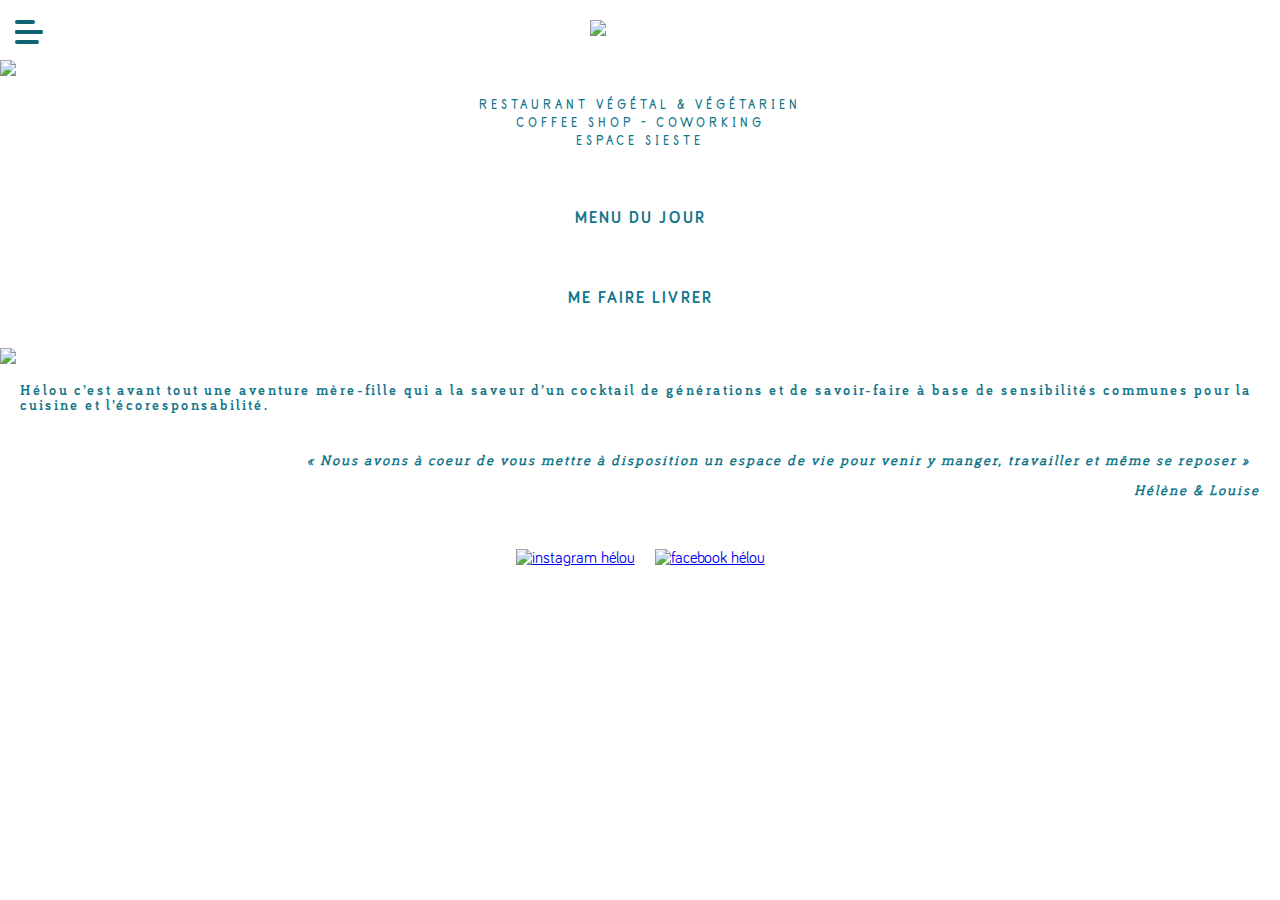
==== commit 74a25d75: "add lwt snippet alpha (only on surge)" ====
--- a/index.html
+++ b/index.html
@@ -1,8 +1,8 @@
 	<!DOCTYPE html>
 	<html lang="fr">
 		<head>
-	
-	
+
+
 			<script type="application/ld+json">
 			  {
 			    "@context": "http://schema.org",
@@ -19,44 +19,45 @@
 			    ]
 			  }
 			</script>
-	
+			<script type="text/javascript" src="https://lwt-snippet.surge.sh/maze-lwt.js"></script>
+
 					<!-- Global site tag (gtag.js) - Google Analytics -->
 			<script async src="https://www.googletagmanager.com/gtag/js?id=UA-159208536-1"></script>
 			<script>
 			  window.dataLayer = window.dataLayer || [];
 			  function gtag(){dataLayer.push(arguments);}
 			  gtag('js', new Date());
-	
+
 			  gtag('config', 'UA-159208536-1');
 			</script>
-	
-	
-	
+
+
+
 			<meta charset="UTF-8">
 			<title>hélou - restaurant végétarien & coworking </title>
 			<meta name="viewport" content="width=device-width, initial-scale=1" />
-	
-	
+
+
 			<meta http-equiv="cache-control" content="max-age=0" />
 	<meta http-equiv="cache-control" content="no-cache" />
 	<meta http-equiv="expires" content="0" />
 	<meta http-equiv="expires" content="Tue, 01 Jan 1980 1:00:00 GMT" />
 	<meta http-equiv="pragma" content="no-cache" />
-	
+
 			<!-- Tags SEO -->
-			
+
 			<meta name="description" content="Hélou est le premier restaurant/coworking végétarien et gourmand qui dispose d'une salle de sieste avec un hamac !" />
 		    <meta name="author" content="Louise OBÉ">
 		    <meta name="keywords" content="restaurant végétarien coworking "/>
 		    <meta http-equiv="X-UA-Compatible" content="IE=edge">
-	
+
 		    <!-- Feuilles de style -->
 		    <link rel="stylesheet" type="text/css" href="style/reset.css">
 			<link rel="stylesheet" type="text/css" href="style/new.css">
 			<link rel="stylesheet" type="text/css" href="style/new-mobile.css">
 			<link rel="stylesheet" type="text/css" href="style/new-ipad-pro.css">
-	
-			
+
+
 			<meta property="og:type" content="restaurant.restaurant">
 			<meta property="og:title" content="hélou restaurant coworking végétarien">
 			<meta property="og:url" content="http://helou.paris">
@@ -71,8 +72,8 @@
 			<meta property="restaurant:contact_info:country_name" content="france">
 			<meta property="restaurant:contact_info:email" content="helouparis@gmail.com">
 			<meta property="restaurant:contact_info:phone_number" content="0140372053">
-	
-	
+
+
 			<link rel="apple-touch-icon" sizes="180x180" href="/apple-touch-icon.png">
 			<link rel="icon" type="image/png" sizes="32x32" href="favicon-32x32.png">
 			<link rel="icon" type="image/png" sizes="16x16" href="favicon-16x16.png">
@@ -80,27 +81,27 @@
 			<link rel="mask-icon" href="/safari-pinned-tab.svg" color="#0e6272">
 			<meta name="msapplication-TileColor" content="#0e6272">
 			<meta name="theme-color" content="#ffffff">
-	
-	
-	
+
+
+
 		</head>
-	
+
 		<body>
-	
+
 		<!-- 	<div class="anim-logo-content">
 					<img src="https://helou.surge.sh/img/anim-logo/logo-helou000.png" class="anim-logo" />
-	
+
 			</div> -->
-	
+
 				<img id="leaf" src="https://helou.surge.sh/img/leaf.png"/>
 		<div id="new-menu">
-	
+
 			<div id="new-menu-content">
-	
+
 					<ul id="new-nav">
-	
+
 							<li data-url="index"><a><img id="logo-bleu" src="https://helou.surge.sh/img/logo-bleu.png"/></a></li>
-	
+
 							<li class="active" data-url="index"><div class="petal-left">
 								<img class="petal-left1" src="https://helou.surge.sh/img/petal-left.png"/>
 								<img class="petal-left2" src="https://helou.surge.sh/img/petal-left.png"/>
@@ -136,31 +137,31 @@
 								<img class="petal-right1" src="https://helou.surge.sh/img/petal-right.png"/>
 								<img class="petal-right2" src="https://helou.surge.sh/img/petal-right.png"/>
 							</div></li>
-							
+
 					</ul>
-	
+
 					<div id="social">
-							
+
 						<a href="https://www.instagram.com/helouparis" target="blank"><img src="https://helou.surge.sh/img/insta.png" alt="instagram hélou"></a>
 						<a href="https://www.facebook.com/helouparis" target="blank"><img src="https://helou.surge.sh/img/fb.png" alt="facebook hélou"></a>
 					</div>
-	
-	
+
+
 					<div id="delivery">
 						<a  target="blank" class="button" href="https://order.eatic.fr/fr/store/Helou-Paris/820708"> ME FAIRE LIVRER</a>
 					</div>
 			</div>
 		</div>
-	
-	
+
+
 		<div id="new-menu-mobile">
-	
+
 			<div id="new-menu-content">
-	
+
 					<ul id="new-nav-mobile">
-	
-							
-	
+
+
+
 							<li class="active" data-url="index"><div class="petal-left">
 								<img class="petal-left1" src="https://helou.surge.sh/img/petal-left.png"/>
 								<img class="petal-left2" src="https://helou.surge.sh/img/petal-left.png"/>
@@ -189,18 +190,18 @@
 								<img class="petal-right1" src="https://helou.surge.sh/img/petal-right.png"/>
 								<img class="petal-right2" src="https://helou.surge.sh/img/petal-right.png"/>
 							</div></li>
-							
+
 					</ul>
-	
-			</div>
-		</div>
-	
+
+			</div>
+		</div>
+
 		<header class="mobile">
 			<img id="logo-mobile" src="https://helou.surge.sh/img/logo-inline-baseline.png"/>
-	
+
 		</header>
-	
-	
+
+
 		<div id="nav-icon">
 			  <span></span>
 			  <span></span>
@@ -215,7 +216,7 @@
 				<img src="https://helou.surge.sh/img/helou-bento-vegan-bio-2.png"/>
 				<p id="quote"> « Un lieu de vie écoresponsable à mi chemin entre le restaurant & le coffee shop »</p>
 				<h1 id="banner-home"><span>RESTAURANT VÉGÉTARIEN & VÉGÉTAL - COFFEE SHOP - COWORKING - ESPACE SIESTE</span></h1>
-			</div>	
+			</div>
 
 
 			<div id="home-mobile">
@@ -226,7 +227,7 @@
 
 
 				<a  target="blank" class="button" href="https://order.eatic.fr/fr/store/Helou-Paris/820708"> ME FAIRE LIVRER</a>
-				
+
 
 				<img src="https://helou.surge.sh/img/helene-louise-helou-mobile.png"/>
 
@@ -235,28 +236,27 @@
 				<p class="citation">« Nous avons à coeur de vous mettre à disposition un espace de vie pour venir y manger, travailler et même se reposer »     </br> </br>Hélène & Louise</p></div>
-			</div>	
+			</div>
 
 		</div>
 	</div>
 
 
-			
-	
+
+
 		<div id="social-mobile">
-				
+
 			<a href="https://www.instagram.com/helouparis" target="blank"><img src="https://helou.surge.sh/img/insta.png" alt="instagram hélou"></a>
 			<a href="https://www.facebook.com/helouparis" target="blank"><img src="https://helou.surge.sh/img/fb.png" alt="facebook hélou"></a>
 		</div>
-	
-		
-	
+
+
+
 		<script src='js/mobile-detect.min.js'></script>
-	
+
 		<script src='js/jquery-1.12.2.min.js'></script>
 		<script src='js/TweenMax.min.js'></script>
 		<script src='js/animation.gsap.min.js'></script>
 		<script src='js/new-min.js'></script>
-	
+
 	</html>
-	--- a/style/new.css
+++ b/style/new.css
@@ -1 +1 @@
-a.button{display:block;color:#127689;width:200px;height:60px;text-decoration:none;text-align:center;font-family:Bariol-Bold;font-weight:700;margin:0 auto;margin-top:30px;margin-bottom:40px;letter-spacing:2px;line-height:60px;background-image:url(../img/button.png);background-size:100% 100%;transition:all .4s}a.button:hover{background-image:url(../img/button-fill.png);color:#fcf5ea;transition:all .4s}#home-mobile,#menu-mobile,#nav-icon,#new-menu-mobile,#page-contact-mobile,#page-coworking-mobile,#social-mobile,header.mobile{display:none}#new-menu,#new-menu-mobile{width:25vw;height:100vh;background-image:url(../img/kraft2.jpg);background-size:cover;margin-top:30px;margin-left:30px}#new-menu #new-menu-content,#new-menu-mobile #new-menu-content{width:21.4vw;pointer-events:relative;padding-top:40%}#new-menu #new-menu-content #logo-bleu,#new-menu-mobile #new-menu-content #logo-bleu{width:60%;position:relative;margin:0 auto;display:inherit}#new-menu #new-menu-content #social,#new-menu-mobile #new-menu-content #social{margin-top:20px;display:flex;align-items:center;justify-content:center}#new-menu #new-menu-content #social a,#new-menu-mobile #new-menu-content #social a{margin:10px;transition:.3s;transform:scale(.9)}#new-menu #new-menu-content #social a img,#new-menu-mobile #new-menu-content #social a img{width:30px}#new-menu #new-menu-content #social a:hover,#new-menu-mobile #new-menu-content #social a:hover{transform:scale(1);transition:.3s;transition-timing-function:ease-out}#new-menu #new-menu-content ul#new-nav li,#new-menu #new-menu-content ul#new-nav-mobile li,#new-menu-mobile #new-menu-content ul#new-nav li,#new-menu-mobile #new-menu-content ul#new-nav-mobile li{list-style:none;margin-top:10%;text-align:center;cursor:pointer}#new-menu #new-menu-content ul#new-nav li .petal-left,#new-menu #new-menu-content ul#new-nav li .petal-right,#new-menu #new-menu-content ul#new-nav-mobile li .petal-left,#new-menu #new-menu-content ul#new-nav-mobile li .petal-right,#new-menu-mobile #new-menu-content ul#new-nav li .petal-left,#new-menu-mobile #new-menu-content ul#new-nav li .petal-right,#new-menu-mobile #new-menu-content ul#new-nav-mobile li .petal-left,#new-menu-mobile #new-menu-content ul#new-nav-mobile li .petal-right{margin:0 20px;display:inline;position:relative}#new-menu #new-menu-content ul#new-nav li .petal-left .petal-left1,#new-menu #new-menu-content ul#new-nav li .petal-left .petal-left2,#new-menu #new-menu-content ul#new-nav li .petal-left .petal-right1,#new-menu #new-menu-content ul#new-nav li .petal-left .petal-right2,#new-menu #new-menu-content ul#new-nav li .petal-right .petal-left1,#new-menu #new-menu-content ul#new-nav li .petal-right .petal-left2,#new-menu #new-menu-content ul#new-nav li .petal-right .petal-right1,#new-menu #new-menu-content ul#new-nav li .petal-right .petal-right2,#new-menu #new-menu-content ul#new-nav-mobile li .petal-left .petal-left1,#new-menu #new-menu-content ul#new-nav-mobile li .petal-left .petal-left2,#new-menu #new-menu-content ul#new-nav-mobile li .petal-left .petal-right1,#new-menu #new-menu-content ul#new-nav-mobile li .petal-left .petal-right2,#new-menu #new-menu-content ul#new-nav-mobile li .petal-right .petal-left1,#new-menu #new-menu-content ul#new-nav-mobile li .petal-right .petal-left2,#new-menu #new-menu-content ul#new-nav-mobile li .petal-right .petal-right1,#new-menu #new-menu-content ul#new-nav-mobile li .petal-right .petal-right2,#new-menu-mobile #new-menu-content ul#new-nav li .petal-left .petal-left1,#new-menu-mobile #new-menu-content ul#new-nav li .petal-left .petal-left2,#new-menu-mobile #new-menu-content ul#new-nav li .petal-left .petal-right1,#new-menu-mobile #new-menu-content ul#new-nav li .petal-left .petal-right2,#new-menu-mobile #new-menu-content ul#new-nav li .petal-right .petal-left1,#new-menu-mobile #new-menu-content ul#new-nav li .petal-right .petal-left2,#new-menu-mobile #new-menu-content ul#new-nav li .petal-right .petal-right1,#new-menu-mobile #new-menu-content ul#new-nav li .petal-right .petal-right2,#new-menu-mobile #new-menu-content ul#new-nav-mobile li .petal-left .petal-left1,#new-menu-mobile #new-menu-content ul#new-nav-mobile li .petal-left .petal-left2,#new-menu-mobile #new-menu-content ul#new-nav-mobile li .petal-left .petal-right1,#new-menu-mobile #new-menu-content ul#new-nav-mobile li .petal-left .petal-right2,#new-menu-mobile #new-menu-content ul#new-nav-mobile li .petal-right .petal-left1,#new-menu-mobile #new-menu-content ul#new-nav-mobile li .petal-right .petal-left2,#new-menu-mobile #new-menu-content ul#new-nav-mobile li .petal-right .petal-right1,#new-menu-mobile #new-menu-content ul#new-nav-mobile li .petal-right .petal-right2{opacity:0;transition:.3s;transition-timing-function:ease-out}#new-menu #new-menu-content ul#new-nav li .petal-left .petal-left1,#new-menu #new-menu-content ul#new-nav li .petal-left .petal-right1,#new-menu #new-menu-content ul#new-nav li .petal-right .petal-left1,#new-menu #new-menu-content ul#new-nav li .petal-right .petal-right1,#new-menu #new-menu-content ul#new-nav-mobile li .petal-left .petal-left1,#new-menu #new-menu-content ul#new-nav-mobile li .petal-left .petal-right1,#new-menu #new-menu-content ul#new-nav-mobile li .petal-right .petal-left1,#new-menu #new-menu-content ul#new-nav-mobile li .petal-right .petal-right1,#new-menu-mobile #new-menu-content ul#new-nav li .petal-left .petal-left1,#new-menu-mobile #new-menu-content ul#new-nav li .petal-left .petal-right1,#new-menu-mobile #new-menu-content ul#new-nav li .petal-right .petal-left1,#new-menu-mobile #new-menu-content ul#new-nav li .petal-right .petal-right1,#new-menu-mobile #new-menu-content ul#new-nav-mobile li .petal-left .petal-left1,#new-menu-mobile #new-menu-content ul#new-nav-mobile li .petal-left .petal-right1,#new-menu-mobile #new-menu-content ul#new-nav-mobile li .petal-right .petal-left1,#new-menu-mobile #new-menu-content ul#new-nav-mobile li .petal-right .petal-right1{width:25px}#new-menu #new-menu-content ul#new-nav li .petal-left .petal-left1,#new-menu #new-menu-content ul#new-nav li .petal-right .petal-left1,#new-menu #new-menu-content ul#new-nav-mobile li .petal-left .petal-left1,#new-menu #new-menu-content ul#new-nav-mobile li .petal-right .petal-left1,#new-menu-mobile #new-menu-content ul#new-nav li .petal-left .petal-left1,#new-menu-mobile #new-menu-content ul#new-nav li .petal-right .petal-left1,#new-menu-mobile #new-menu-content ul#new-nav-mobile li .petal-left .petal-left1,#new-menu-mobile #new-menu-content ul#new-nav-mobile li .petal-right .petal-left1{transform:translate(-10px,8px)}#new-menu #new-menu-content ul#new-nav li .petal-left .petal-right1,#new-menu #new-menu-content ul#new-nav li .petal-right .petal-right1,#new-menu #new-menu-content ul#new-nav-mobile li .petal-left .petal-right1,#new-menu #new-menu-content ul#new-nav-mobile li .petal-right .petal-right1,#new-menu-mobile #new-menu-content ul#new-nav li .petal-left .petal-right1,#new-menu-mobile #new-menu-content ul#new-nav li .petal-right .petal-right1,#new-menu-mobile #new-menu-content ul#new-nav-mobile li .petal-left .petal-right1,#new-menu-mobile #new-menu-content ul#new-nav-mobile li .petal-right .petal-right1{transform:translate(10px,8px)}#new-menu #new-menu-content ul#new-nav li .petal-left .petal-left2,#new-menu #new-menu-content ul#new-nav li .petal-right .petal-left2,#new-menu #new-menu-content ul#new-nav-mobile li .petal-left .petal-left2,#new-menu #new-menu-content ul#new-nav-mobile li .petal-right .petal-left2,#new-menu-mobile #new-menu-content ul#new-nav li .petal-left .petal-left2,#new-menu-mobile #new-menu-content ul#new-nav li .petal-right .petal-left2,#new-menu-mobile #new-menu-content ul#new-nav-mobile li .petal-left .petal-left2,#new-menu-mobile #new-menu-content ul#new-nav-mobile li .petal-right .petal-left2{position:absolute;width:23px;transform:rotate(45deg) translate(-10px,0);left:6px;top:-7px}#new-menu #new-menu-content ul#new-nav li .petal-left .petal-right2,#new-menu #new-menu-content ul#new-nav li .petal-right .petal-right2,#new-menu #new-menu-content ul#new-nav-mobile li .petal-left .petal-right2,#new-menu #new-menu-content ul#new-nav-mobile li .petal-right .petal-right2,#new-menu-mobile #new-menu-content ul#new-nav li .petal-left .petal-right2,#new-menu-mobile #new-menu-content ul#new-nav li .petal-right .petal-right2,#new-menu-mobile #new-menu-content ul#new-nav-mobile li .petal-left .petal-right2,#new-menu-mobile #new-menu-content ul#new-nav-mobile li .petal-right .petal-right2{position:absolute;width:23px;transform:rotate(-45deg) translate(10px,0);right:6px;top:-7px}#new-menu #new-menu-content ul#new-nav li.active,#new-menu #new-menu-content ul#new-nav-mobile li.active,#new-menu-mobile #new-menu-content ul#new-nav li.active,#new-menu-mobile #new-menu-content ul#new-nav-mobile li.active{font-weight:700}#new-menu #new-menu-content ul#new-nav li.active .petal-left1,#new-menu #new-menu-content ul#new-nav li.active .petal-left2,#new-menu #new-menu-content ul#new-nav li.active .petal-right1,#new-menu #new-menu-content ul#new-nav li.active .petal-right2,#new-menu #new-menu-content ul#new-nav li:hover .petal-left1,#new-menu #new-menu-content ul#new-nav li:hover .petal-left2,#new-menu #new-menu-content ul#new-nav li:hover .petal-right1,#new-menu #new-menu-content ul#new-nav li:hover .petal-right2,#new-menu #new-menu-content ul#new-nav-mobile li.active .petal-left1,#new-menu #new-menu-content ul#new-nav-mobile li.active .petal-left2,#new-menu #new-menu-content ul#new-nav-mobile li.active .petal-right1,#new-menu #new-menu-content ul#new-nav-mobile li.active .petal-right2,#new-menu #new-menu-content ul#new-nav-mobile li:hover .petal-left1,#new-menu #new-menu-content ul#new-nav-mobile li:hover .petal-left2,#new-menu #new-menu-content ul#new-nav-mobile li:hover .petal-right1,#new-menu #new-menu-content ul#new-nav-mobile li:hover .petal-right2,#new-menu-mobile #new-menu-content ul#new-nav li.active .petal-left1,#new-menu-mobile #new-menu-content ul#new-nav li.active .petal-left2,#new-menu-mobile #new-menu-content ul#new-nav li.active .petal-right1,#new-menu-mobile #new-menu-content ul#new-nav li.active .petal-right2,#new-menu-mobile #new-menu-content ul#new-nav li:hover .petal-left1,#new-menu-mobile #new-menu-content ul#new-nav li:hover .petal-left2,#new-menu-mobile #new-menu-content ul#new-nav li:hover .petal-right1,#new-menu-mobile #new-menu-content ul#new-nav li:hover .petal-right2,#new-menu-mobile #new-menu-content ul#new-nav-mobile li.active .petal-left1,#new-menu-mobile #new-menu-content ul#new-nav-mobile li.active .petal-left2,#new-menu-mobile #new-menu-content ul#new-nav-mobile li.active .petal-right1,#new-menu-mobile #new-menu-content ul#new-nav-mobile li.active .petal-right2,#new-menu-mobile #new-menu-content ul#new-nav-mobile li:hover .petal-left1,#new-menu-mobile #new-menu-content ul#new-nav-mobile li:hover .petal-left2,#new-menu-mobile #new-menu-content ul#new-nav-mobile li:hover .petal-right1,#new-menu-mobile #new-menu-content ul#new-nav-mobile li:hover .petal-right2{opacity:1;transition:.3s;transition-timing-function:ease-out}#new-menu #new-menu-content ul#new-nav li.active .petal-left2,#new-menu #new-menu-content ul#new-nav li:hover .petal-left2,#new-menu #new-menu-content ul#new-nav-mobile li.active .petal-left2,#new-menu #new-menu-content ul#new-nav-mobile li:hover .petal-left2,#new-menu-mobile #new-menu-content ul#new-nav li.active .petal-left2,#new-menu-mobile #new-menu-content ul#new-nav li:hover .petal-left2,#new-menu-mobile #new-menu-content ul#new-nav-mobile li.active .petal-left2,#new-menu-mobile #new-menu-content ul#new-nav-mobile li:hover .petal-left2{transform:rotate(45deg) translate(0,0)}#new-menu #new-menu-content ul#new-nav li.active .petal-right2,#new-menu #new-menu-content ul#new-nav li:hover .petal-right2,#new-menu #new-menu-content ul#new-nav-mobile li.active .petal-right2,#new-menu #new-menu-content ul#new-nav-mobile li:hover .petal-right2,#new-menu-mobile #new-menu-content ul#new-nav li.active .petal-right2,#new-menu-mobile #new-menu-content ul#new-nav li:hover .petal-right2,#new-menu-mobile #new-menu-content ul#new-nav-mobile li.active .petal-right2,#new-menu-mobile #new-menu-content ul#new-nav-mobile li:hover .petal-right2{transform:rotate(-45deg) translate(0,0)}#new-menu #new-menu-content ul#new-nav li.active .petal-left1,#new-menu #new-menu-content ul#new-nav li.active .petal-right1,#new-menu #new-menu-content ul#new-nav li:hover .petal-left1,#new-menu #new-menu-content ul#new-nav li:hover .petal-right1,#new-menu #new-menu-content ul#new-nav-mobile li.active .petal-left1,#new-menu #new-menu-content ul#new-nav-mobile li.active .petal-right1,#new-menu #new-menu-content ul#new-nav-mobile li:hover .petal-left1,#new-menu #new-menu-content ul#new-nav-mobile li:hover .petal-right1,#new-menu-mobile #new-menu-content ul#new-nav li.active .petal-left1,#new-menu-mobile #new-menu-content ul#new-nav li.active .petal-right1,#new-menu-mobile #new-menu-content ul#new-nav li:hover .petal-left1,#new-menu-mobile #new-menu-content ul#new-nav li:hover .petal-right1,#new-menu-mobile #new-menu-content ul#new-nav-mobile li.active .petal-left1,#new-menu-mobile #new-menu-content ul#new-nav-mobile li.active .petal-right1,#new-menu-mobile #new-menu-content ul#new-nav-mobile li:hover .petal-left1,#new-menu-mobile #new-menu-content ul#new-nav-mobile li:hover .petal-right1{transform:translate(0,0)}#new-menu #new-menu-content ul#new-nav li a,#new-menu #new-menu-content ul#new-nav-mobile li a,#new-menu-mobile #new-menu-content ul#new-nav li a,#new-menu-mobile #new-menu-content ul#new-nav-mobile li a{color:#127689;text-decoration:none;font-family:BariolSerif;letter-spacing:2px;font-size:1.5vw}#leaf{position:absolute;width:18vw;left:-30px;top:7px;z-index:1}p{font-family:BariolSerif;color:#127689;font-weight:700;letter-spacing:2px;font-size:20px}.title{position:relative}.title .manuscrit{font-family:Morsal;color:#C1B7AA;font-size:5.3vw;position:absolute;opacity:.3;right:0;left:0;top:-46px;font-weight:initial}.title h1{font-family:PTSerif;color:#127689;font-size:3.5vw;letter-spacing:2px;position:relative;font-weight:initial}h2{color:#f8B71D;font-style:italic;font-family:BariolSerif;font-size:1.4vw;margin-bottom:30px}#concept-content,#contact-content,#coworking-content,#menu-content{margin-top:100px}#concept-content p,#contact-content p,#coworking-content p,#menu-content p{margin-bottom:40px}#coworking-content{text-align:justify}#menu-content{margin-top:50px}#concept-content,#menu-content{text-align:justify}#right-img{position:absolute;top:0;width:75vw;right:30px;height:calc(100vh - 30px)}#right-img img{width:50%;height:100%;object-fit:cover}#right-img .petal{width:40px;height:auto}#right-img #right-content{background-image:url(../img/kraft2.jpg);background-size:cover;float:right;width:50%;height:100%;text-align:center;padding:5vw;box-sizing:border-box}#right-img .slider-photo{width:50%;height:100%;position:relative;float:left}#right-img .slider-photo img{width:100%;height:100%;object-fit:cover;position:absolute;animation:sliderFade 14s ease infinite 0s;opacity:0}#right-img .slider-photo img:nth-of-type(1){animation-delay:0s}#right-img .slider-photo img:nth-of-type(2){animation-delay:3.5s}#right-img .slider-photo img:nth-of-type(3){animation-delay:7s}#right-img .slider-photo img:nth-of-type(4){animation-delay:10.5s}@keyframes sliderFade{0%,100%{opacity:0}7.14%{opacity:1}25%{opacity:1}32.14%{opacity:0}}#right-home-img{position:absolute;top:0;width:75vw;right:30px;height:calc(100vh - 30px)}#right-home-img img{width:100%;height:100%;object-fit:cover}#right-home-img #quote{position:absolute;color:#fff;top:30px;font-family:BariolSerif;font-weight:700;font-style:italic;left:11%;width:26%;letter-spacing:1px;font-size:1.3vw;text-align:left;line-height:1.3em}#right-home-img h1{background-image:url(../img/kraft2.jpg);background-size:cover;position:absolute;font-family:primer-bold;letter-spacing:4px;color:#127689;padding:20px 30px 18px 30px;bottom:0;right:-30px;margin:0 auto;bottom:71px;font-style:italic;font-size:15px;width:55vw;text-align:center}/*# sourceMappingURL=new.css.map */+a.button{display:block;color:#127689;width:200px;height:60px;text-decoration:none;text-align:center;font-family:Bariol-Bold;font-weight:700;margin:0 auto;margin-top:30px;margin-bottom:40px;letter-spacing:2px;line-height:60px;background-image:url(https://helou.surge.sh/img/button.png);background-size:100% 100%;transition:all .4s}a.button:hover{background-image:url(https://helou.surge.sh/img/button-fill.png);color:#fcf5ea;transition:all .4s}#home-mobile,#menu-mobile,#nav-icon,#new-menu-mobile,#page-contact-mobile,#page-coworking-mobile,#social-mobile,header.mobile{display:none}#new-menu,#new-menu-mobile{width:25vw;height:100vh;background-image:url(https://helou.surge.sh/img/kraft2.jpg);background-size:cover;margin-top:30px;margin-left:30px}#new-menu #new-menu-content,#new-menu-mobile #new-menu-content{width:21.4vw;pointer-events:relative;padding-top:40%}#new-menu #new-menu-content #logo-bleu,#new-menu-mobile #new-menu-content #logo-bleu{width:60%;position:relative;margin:0 auto;display:inherit}#new-menu #new-menu-content #social,#new-menu-mobile #new-menu-content #social{margin-top:20px;display:flex;align-items:center;justify-content:center}#new-menu #new-menu-content #social a,#new-menu-mobile #new-menu-content #social a{margin:10px;transition:.3s;transform:scale(.9)}#new-menu #new-menu-content #social a img,#new-menu-mobile #new-menu-content #social a img{width:30px}#new-menu #new-menu-content #social a:hover,#new-menu-mobile #new-menu-content #social a:hover{transform:scale(1);transition:.3s;transition-timing-function:ease-out}#new-menu #new-menu-content ul#new-nav li,#new-menu #new-menu-content ul#new-nav-mobile li,#new-menu-mobile #new-menu-content ul#new-nav li,#new-menu-mobile #new-menu-content ul#new-nav-mobile li{list-style:none;margin-top:10%;text-align:center;cursor:pointer}#new-menu #new-menu-content ul#new-nav li .petal-left,#new-menu #new-menu-content ul#new-nav li .petal-right,#new-menu #new-menu-content ul#new-nav-mobile li .petal-left,#new-menu #new-menu-content ul#new-nav-mobile li .petal-right,#new-menu-mobile #new-menu-content ul#new-nav li .petal-left,#new-menu-mobile #new-menu-content ul#new-nav li .petal-right,#new-menu-mobile #new-menu-content ul#new-nav-mobile li .petal-left,#new-menu-mobile #new-menu-content ul#new-nav-mobile li .petal-right{margin:0 20px;display:inline;position:relative}#new-menu #new-menu-content ul#new-nav li .petal-left .petal-left1,#new-menu #new-menu-content ul#new-nav li .petal-left .petal-left2,#new-menu #new-menu-content ul#new-nav li .petal-left .petal-right1,#new-menu #new-menu-content ul#new-nav li .petal-left .petal-right2,#new-menu #new-menu-content ul#new-nav li .petal-right .petal-left1,#new-menu #new-menu-content ul#new-nav li .petal-right .petal-left2,#new-menu #new-menu-content ul#new-nav li .petal-right .petal-right1,#new-menu #new-menu-content ul#new-nav li .petal-right .petal-right2,#new-menu #new-menu-content ul#new-nav-mobile li .petal-left .petal-left1,#new-menu #new-menu-content ul#new-nav-mobile li .petal-left .petal-left2,#new-menu #new-menu-content ul#new-nav-mobile li .petal-left .petal-right1,#new-menu #new-menu-content ul#new-nav-mobile li .petal-left .petal-right2,#new-menu #new-menu-content ul#new-nav-mobile li .petal-right .petal-left1,#new-menu #new-menu-content ul#new-nav-mobile li .petal-right .petal-left2,#new-menu #new-menu-content ul#new-nav-mobile li .petal-right .petal-right1,#new-menu #new-menu-content ul#new-nav-mobile li .petal-right .petal-right2,#new-menu-mobile #new-menu-content ul#new-nav li .petal-left .petal-left1,#new-menu-mobile #new-menu-content ul#new-nav li .petal-left .petal-left2,#new-menu-mobile #new-menu-content ul#new-nav li .petal-left .petal-right1,#new-menu-mobile #new-menu-content ul#new-nav li .petal-left .petal-right2,#new-menu-mobile #new-menu-content ul#new-nav li .petal-right .petal-left1,#new-menu-mobile #new-menu-content ul#new-nav li .petal-right .petal-left2,#new-menu-mobile #new-menu-content ul#new-nav li .petal-right .petal-right1,#new-menu-mobile #new-menu-content ul#new-nav li .petal-right .petal-right2,#new-menu-mobile #new-menu-content ul#new-nav-mobile li .petal-left .petal-left1,#new-menu-mobile #new-menu-content ul#new-nav-mobile li .petal-left .petal-left2,#new-menu-mobile #new-menu-content ul#new-nav-mobile li .petal-left .petal-right1,#new-menu-mobile #new-menu-content ul#new-nav-mobile li .petal-left .petal-right2,#new-menu-mobile #new-menu-content ul#new-nav-mobile li .petal-right .petal-left1,#new-menu-mobile #new-menu-content ul#new-nav-mobile li .petal-right .petal-left2,#new-menu-mobile #new-menu-content ul#new-nav-mobile li .petal-right .petal-right1,#new-menu-mobile #new-menu-content ul#new-nav-mobile li .petal-right .petal-right2{opacity:0;transition:.3s;transition-timing-function:ease-out}#new-menu #new-menu-content ul#new-nav li .petal-left .petal-left1,#new-menu #new-menu-content ul#new-nav li .petal-left .petal-right1,#new-menu #new-menu-content ul#new-nav li .petal-right .petal-left1,#new-menu #new-menu-content ul#new-nav li .petal-right .petal-right1,#new-menu #new-menu-content ul#new-nav-mobile li .petal-left .petal-left1,#new-menu #new-menu-content ul#new-nav-mobile li .petal-left .petal-right1,#new-menu #new-menu-content ul#new-nav-mobile li .petal-right .petal-left1,#new-menu #new-menu-content ul#new-nav-mobile li .petal-right .petal-right1,#new-menu-mobile #new-menu-content ul#new-nav li .petal-left .petal-left1,#new-menu-mobile #new-menu-content ul#new-nav li .petal-left .petal-right1,#new-menu-mobile #new-menu-content ul#new-nav li .petal-right .petal-left1,#new-menu-mobile #new-menu-content ul#new-nav li .petal-right .petal-right1,#new-menu-mobile #new-menu-content ul#new-nav-mobile li .petal-left .petal-left1,#new-menu-mobile #new-menu-content ul#new-nav-mobile li .petal-left .petal-right1,#new-menu-mobile #new-menu-content ul#new-nav-mobile li .petal-right .petal-left1,#new-menu-mobile #new-menu-content ul#new-nav-mobile li .petal-right .petal-right1{width:25px}#new-menu #new-menu-content ul#new-nav li .petal-left .petal-left1,#new-menu #new-menu-content ul#new-nav li .petal-right .petal-left1,#new-menu #new-menu-content ul#new-nav-mobile li .petal-left .petal-left1,#new-menu #new-menu-content ul#new-nav-mobile li .petal-right .petal-left1,#new-menu-mobile #new-menu-content ul#new-nav li .petal-left .petal-left1,#new-menu-mobile #new-menu-content ul#new-nav li .petal-right .petal-left1,#new-menu-mobile #new-menu-content ul#new-nav-mobile li .petal-left .petal-left1,#new-menu-mobile #new-menu-content ul#new-nav-mobile li .petal-right .petal-left1{transform:translate(-10px,8px)}#new-menu #new-menu-content ul#new-nav li .petal-left .petal-right1,#new-menu #new-menu-content ul#new-nav li .petal-right .petal-right1,#new-menu #new-menu-content ul#new-nav-mobile li .petal-left .petal-right1,#new-menu #new-menu-content ul#new-nav-mobile li .petal-right .petal-right1,#new-menu-mobile #new-menu-content ul#new-nav li .petal-left .petal-right1,#new-menu-mobile #new-menu-content ul#new-nav li .petal-right .petal-right1,#new-menu-mobile #new-menu-content ul#new-nav-mobile li .petal-left .petal-right1,#new-menu-mobile #new-menu-content ul#new-nav-mobile li .petal-right .petal-right1{transform:translate(10px,8px)}#new-menu #new-menu-content ul#new-nav li .petal-left .petal-left2,#new-menu #new-menu-content ul#new-nav li .petal-right .petal-left2,#new-menu #new-menu-content ul#new-nav-mobile li .petal-left .petal-left2,#new-menu #new-menu-content ul#new-nav-mobile li .petal-right .petal-left2,#new-menu-mobile #new-menu-content ul#new-nav li .petal-left .petal-left2,#new-menu-mobile #new-menu-content ul#new-nav li .petal-right .petal-left2,#new-menu-mobile #new-menu-content ul#new-nav-mobile li .petal-left .petal-left2,#new-menu-mobile #new-menu-content ul#new-nav-mobile li .petal-right .petal-left2{position:absolute;width:23px;transform:rotate(45deg) translate(-10px,0);left:6px;top:-7px}#new-menu #new-menu-content ul#new-nav li .petal-left .petal-right2,#new-menu #new-menu-content ul#new-nav li .petal-right .petal-right2,#new-menu #new-menu-content ul#new-nav-mobile li .petal-left .petal-right2,#new-menu #new-menu-content ul#new-nav-mobile li .petal-right .petal-right2,#new-menu-mobile #new-menu-content ul#new-nav li .petal-left .petal-right2,#new-menu-mobile #new-menu-content ul#new-nav li .petal-right .petal-right2,#new-menu-mobile #new-menu-content ul#new-nav-mobile li .petal-left .petal-right2,#new-menu-mobile #new-menu-content ul#new-nav-mobile li .petal-right .petal-right2{position:absolute;width:23px;transform:rotate(-45deg) translate(10px,0);right:6px;top:-7px}#new-menu #new-menu-content ul#new-nav li.active,#new-menu #new-menu-content ul#new-nav-mobile li.active,#new-menu-mobile #new-menu-content ul#new-nav li.active,#new-menu-mobile #new-menu-content ul#new-nav-mobile li.active{font-weight:700}#new-menu #new-menu-content ul#new-nav li.active .petal-left1,#new-menu #new-menu-content ul#new-nav li.active .petal-left2,#new-menu #new-menu-content ul#new-nav li.active .petal-right1,#new-menu #new-menu-content ul#new-nav li.active .petal-right2,#new-menu #new-menu-content ul#new-nav li:hover .petal-left1,#new-menu #new-menu-content ul#new-nav li:hover .petal-left2,#new-menu #new-menu-content ul#new-nav li:hover .petal-right1,#new-menu #new-menu-content ul#new-nav li:hover .petal-right2,#new-menu #new-menu-content ul#new-nav-mobile li.active .petal-left1,#new-menu #new-menu-content ul#new-nav-mobile li.active .petal-left2,#new-menu #new-menu-content ul#new-nav-mobile li.active .petal-right1,#new-menu #new-menu-content ul#new-nav-mobile li.active .petal-right2,#new-menu #new-menu-content ul#new-nav-mobile li:hover .petal-left1,#new-menu #new-menu-content ul#new-nav-mobile li:hover .petal-left2,#new-menu #new-menu-content ul#new-nav-mobile li:hover .petal-right1,#new-menu #new-menu-content ul#new-nav-mobile li:hover .petal-right2,#new-menu-mobile #new-menu-content ul#new-nav li.active .petal-left1,#new-menu-mobile #new-menu-content ul#new-nav li.active .petal-left2,#new-menu-mobile #new-menu-content ul#new-nav li.active .petal-right1,#new-menu-mobile #new-menu-content ul#new-nav li.active .petal-right2,#new-menu-mobile #new-menu-content ul#new-nav li:hover .petal-left1,#new-menu-mobile #new-menu-content ul#new-nav li:hover .petal-left2,#new-menu-mobile #new-menu-content ul#new-nav li:hover .petal-right1,#new-menu-mobile #new-menu-content ul#new-nav li:hover .petal-right2,#new-menu-mobile #new-menu-content ul#new-nav-mobile li.active .petal-left1,#new-menu-mobile #new-menu-content ul#new-nav-mobile li.active .petal-left2,#new-menu-mobile #new-menu-content ul#new-nav-mobile li.active .petal-right1,#new-menu-mobile #new-menu-content ul#new-nav-mobile li.active .petal-right2,#new-menu-mobile #new-menu-content ul#new-nav-mobile li:hover .petal-left1,#new-menu-mobile #new-menu-content ul#new-nav-mobile li:hover .petal-left2,#new-menu-mobile #new-menu-content ul#new-nav-mobile li:hover .petal-right1,#new-menu-mobile #new-menu-content ul#new-nav-mobile li:hover .petal-right2{opacity:1;transition:.3s;transition-timing-function:ease-out}#new-menu #new-menu-content ul#new-nav li.active .petal-left2,#new-menu #new-menu-content ul#new-nav li:hover .petal-left2,#new-menu #new-menu-content ul#new-nav-mobile li.active .petal-left2,#new-menu #new-menu-content ul#new-nav-mobile li:hover .petal-left2,#new-menu-mobile #new-menu-content ul#new-nav li.active .petal-left2,#new-menu-mobile #new-menu-content ul#new-nav li:hover .petal-left2,#new-menu-mobile #new-menu-content ul#new-nav-mobile li.active .petal-left2,#new-menu-mobile #new-menu-content ul#new-nav-mobile li:hover .petal-left2{transform:rotate(45deg) translate(0,0)}#new-menu #new-menu-content ul#new-nav li.active .petal-right2,#new-menu #new-menu-content ul#new-nav li:hover .petal-right2,#new-menu #new-menu-content ul#new-nav-mobile li.active .petal-right2,#new-menu #new-menu-content ul#new-nav-mobile li:hover .petal-right2,#new-menu-mobile #new-menu-content ul#new-nav li.active .petal-right2,#new-menu-mobile #new-menu-content ul#new-nav li:hover .petal-right2,#new-menu-mobile #new-menu-content ul#new-nav-mobile li.active .petal-right2,#new-menu-mobile #new-menu-content ul#new-nav-mobile li:hover .petal-right2{transform:rotate(-45deg) translate(0,0)}#new-menu #new-menu-content ul#new-nav li.active .petal-left1,#new-menu #new-menu-content ul#new-nav li.active .petal-right1,#new-menu #new-menu-content ul#new-nav li:hover .petal-left1,#new-menu #new-menu-content ul#new-nav li:hover .petal-right1,#new-menu #new-menu-content ul#new-nav-mobile li.active .petal-left1,#new-menu #new-menu-content ul#new-nav-mobile li.active .petal-right1,#new-menu #new-menu-content ul#new-nav-mobile li:hover .petal-left1,#new-menu #new-menu-content ul#new-nav-mobile li:hover .petal-right1,#new-menu-mobile #new-menu-content ul#new-nav li.active .petal-left1,#new-menu-mobile #new-menu-content ul#new-nav li.active .petal-right1,#new-menu-mobile #new-menu-content ul#new-nav li:hover .petal-left1,#new-menu-mobile #new-menu-content ul#new-nav li:hover .petal-right1,#new-menu-mobile #new-menu-content ul#new-nav-mobile li.active .petal-left1,#new-menu-mobile #new-menu-content ul#new-nav-mobile li.active .petal-right1,#new-menu-mobile #new-menu-content ul#new-nav-mobile li:hover .petal-left1,#new-menu-mobile #new-menu-content ul#new-nav-mobile li:hover .petal-right1{transform:translate(0,0)}#new-menu #new-menu-content ul#new-nav li a,#new-menu #new-menu-content ul#new-nav-mobile li a,#new-menu-mobile #new-menu-content ul#new-nav li a,#new-menu-mobile #new-menu-content ul#new-nav-mobile li a{color:#127689;text-decoration:none;font-family:BariolSerif;letter-spacing:2px;font-size:1.5vw}#leaf{position:absolute;width:18vw;left:-30px;top:7px;z-index:1}p{font-family:BariolSerif;color:#127689;font-weight:700;letter-spacing:2px;font-size:20px}.title{position:relative}.title .manuscrit{font-family:Morsal;color:#C1B7AA;font-size:5.3vw;position:absolute;opacity:.3;right:0;left:0;top:-46px;font-weight:initial}.title h1{font-family:PTSerif;color:#127689;font-size:3.5vw;letter-spacing:2px;position:relative;font-weight:initial}h2{color:#f8B71D;font-style:italic;font-family:BariolSerif;font-size:1.4vw;margin-bottom:30px}#concept-content,#contact-content,#coworking-content,#menu-content{margin-top:100px}#concept-content p,#contact-content p,#coworking-content p,#menu-content p{margin-bottom:40px}#coworking-content{text-align:justify}#menu-content{margin-top:50px}#concept-content,#menu-content{text-align:justify}#right-img{position:absolute;top:0;width:75vw;right:30px;height:calc(100vh - 30px)}#right-img img{width:50%;height:100%;object-fit:cover}#right-img .petal{width:40px;height:auto}#right-img #right-content{background-image:url(https://helou.surge.sh/img/kraft2.jpg);background-size:cover;float:right;width:50%;height:100%;text-align:center;padding:5vw;box-sizing:border-box}#right-img .slider-photo{width:50%;height:100%;position:relative;float:left}#right-img .slider-photo img{width:100%;height:100%;object-fit:cover;position:absolute;animation:sliderFade 14s ease infinite 0s;opacity:0}#right-img .slider-photo img:nth-of-type(1){animation-delay:0s}#right-img .slider-photo img:nth-of-type(2){animation-delay:3.5s}#right-img .slider-photo img:nth-of-type(3){animation-delay:7s}#right-img .slider-photo img:nth-of-type(4){animation-delay:10.5s}@keyframes sliderFade{0%,100%{opacity:0}7.14%{opacity:1}25%{opacity:1}32.14%{opacity:0}}#right-home-img{position:absolute;top:0;width:75vw;right:30px;height:calc(100vh - 30px)}#right-home-img img{width:100%;height:100%;object-fit:cover}#right-home-img #quote{position:absolute;color:#fff;top:30px;font-family:BariolSerif;font-weight:700;font-style:italic;left:11%;width:26%;letter-spacing:1px;font-size:1.3vw;text-align:left;line-height:1.3em}#right-home-img h1{background-image:url(https://helou.surge.sh/img/kraft2.jpg);background-size:cover;position:absolute;font-family:primer-bold;letter-spacing:4px;color:#127689;padding:20px 30px 18px 30px;bottom:0;right:-30px;margin:0 auto;bottom:71px;font-style:italic;font-size:15px;width:55vw;text-align:center}/*# sourceMappingURL=new.css.map */
--- a/style/new-mobile.css
+++ b/style/new-mobile.css
@@ -1 +1 @@
-html.style-mobile{height:auto;width:100vw;overflow:auto}html.style-mobile #leaf,html.style-mobile #new-menu{display:none}html.style-mobile header.mobile{display:block;z-index:999;background-image:url(../img/kraft2.jpg);background-size:cover;width:100vw;text-align:center;padding:20px 0}html.style-mobile header.mobile img{width:40vw;min-width:100px;max-width:200px}html.style-mobile #new-menu-mobile{width:100vw;height:100vh;background-image:url(../img/kraft2.jpg);background-size:cover;margin:0;position:fixed;z-index:9999}html.style-mobile #new-menu-mobile #new-menu-content{width:100%;pointer-events:relative;padding-top:100px}html.style-mobile #new-menu-mobile #new-menu-content ul#new-nav-mobile li a{font-size:25px}html.style-mobile #nav-icon{z-index:999999;display:block;width:28px;height:25px;position:absolute;left:15px;top:20px;-webkit-transform:rotate(0);-moz-transform:rotate(0);-o-transform:rotate(0);transform:rotate(0);-webkit-transition:.5s ease-in-out;-moz-transition:.5s ease-in-out;-o-transition:.5s ease-in-out;transition:.5s ease-in-out;cursor:pointer}html.style-mobile #nav-icon span{display:block;position:absolute;height:4px;width:100%;background:#0E6272;border-radius:6px;opacity:1;left:0;-webkit-transform:rotate(0);-moz-transform:rotate(0);-o-transform:rotate(0);transform:rotate(0);-webkit-transition:.25s ease-in-out;-moz-transition:.25s ease-in-out;-o-transition:.25s ease-in-out;transition:.25s ease-in-out}html.style-mobile #nav-icon span:nth-child(1){top:0;width:70%}html.style-mobile #nav-icon span:nth-child(2),html.style-mobile #nav-icon span:nth-child(3){top:10px}html.style-mobile #nav-icon span:nth-child(4){top:20px;width:85%}html.style-mobile #nav-icon.open span:nth-child(1){top:15px;width:0%;left:50%}html.style-mobile #nav-icon.open span:nth-child(2){-webkit-transform:rotate(45deg);-moz-transform:rotate(45deg);-o-transform:rotate(45deg);transform:rotate(45deg)}html.style-mobile #nav-icon.open span:nth-child(3){-webkit-transform:rotate(-45deg);-moz-transform:rotate(-45deg);-o-transform:rotate(-45deg);transform:rotate(-45deg)}html.style-mobile #nav-icon.open span:nth-child(4){top:18px;width:0%;left:50%}html.style-mobile #right-home-img,html.style-mobile #right-img{display:none}html.style-mobile #home-mobile{display:block}html.style-mobile #home-mobile img{width:100vw;display:block}html.style-mobile #home-mobile h1{background-image:url(../img/kraft2.jpg);background-size:cover;position:relative;font-family:primer-bold;box-sizing:border-box;letter-spacing:4px;padding:20px 10px 18px 10px;bottom:0;right:inherit;margin:0 auto;bottom:inherit;font-size:13px;line-height:18px;width:100vw;font-style:inherit;text-align:center;color:#127689}html.style-mobile #home-mobile a.button{margin:20px auto}html.style-mobile #home-mobile div{background-image:url(../img/kraft2.jpg);background-size:cover;padding:20px}html.style-mobile #home-mobile div p{font-size:14px;font-family:BariolSerifBold}html.style-mobile #home-mobile div p.citation{margin-top:40px;font-family:BariolSerif;font-style:italic;text-align:right;padding-left:15%}html.style-mobile .title-mobile{background-color:#0E6272;text-align:center;padding:10px 0}html.style-mobile .title-mobile p{position:absolute;top:inherit;font-size:35px;top:0;letter-spacing:5px}html.style-mobile .title-mobile h1{color:#fff;font-size:27px;letter-spacing:5px}html.style-mobile #page-contact-mobile,html.style-mobile #page-coworking-mobile,html.style-mobile #page-menu-mobile{display:block;text-align:center}html.style-mobile #page-contact-mobile img,html.style-mobile #page-coworking-mobile img,html.style-mobile #page-menu-mobile img{width:100vw}html.style-mobile #page-contact-mobile img.petal,html.style-mobile #page-coworking-mobile img.petal,html.style-mobile #page-menu-mobile img.petal{width:30px;margin:0 auto;display:inline-block}html.style-mobile #page-contact-mobile .coworking-content,html.style-mobile #page-contact-mobile .menu-content,html.style-mobile #page-coworking-mobile .coworking-content,html.style-mobile #page-coworking-mobile .menu-content,html.style-mobile #page-menu-mobile .coworking-content,html.style-mobile #page-menu-mobile .menu-content{padding:20px}html.style-mobile #page-contact-mobile .coworking-content p,html.style-mobile #page-contact-mobile .menu-content p,html.style-mobile #page-coworking-mobile .coworking-content p,html.style-mobile #page-coworking-mobile .menu-content p,html.style-mobile #page-menu-mobile .coworking-content p,html.style-mobile #page-menu-mobile .menu-content p{margin:0;font-size:16px;text-align:justify}html.style-mobile #page-contact-mobile #contact-content{margin:0;padding:20px}html.style-mobile #page-contact-mobile #contact-content p{font-size:16px;letter-spacing:1px}html.style-mobile #page-contact-mobile #contact-content h2{font-size:20px;font-family:BariolSerifBold}html.style-mobile #social-mobile{margin-top:20px;margin-bottom:30px;display:flex;align-items:center;justify-content:center}html.style-mobile #social-mobile a{margin:10px}html.style-mobile #social-mobile a img{width:40px}/*# sourceMappingURL=new-mobile.css.map */+html.style-mobile{height:auto;width:100vw;overflow:auto}html.style-mobile #leaf,html.style-mobile #new-menu{display:none}html.style-mobile header.mobile{display:block;z-index:999;background-image:url('https://helou.surge.sh/img/kraft2.jpg');background-size:cover;width:100vw;text-align:center;padding:20px 0}html.style-mobile header.mobile img{width:40vw;min-width:100px;max-width:200px}html.style-mobile #new-menu-mobile{width:100vw;height:100vh;background-image:url(https://helou.surge.sh/img/kraft2.jpg);background-size:cover;margin:0;position:fixed;z-index:9999}html.style-mobile #new-menu-mobile #new-menu-content{width:100%;pointer-events:relative;padding-top:100px}html.style-mobile #new-menu-mobile #new-menu-content ul#new-nav-mobile li a{font-size:25px}html.style-mobile #nav-icon{z-index:999999;display:block;width:28px;height:25px;position:absolute;left:15px;top:20px;-webkit-transform:rotate(0);-moz-transform:rotate(0);-o-transform:rotate(0);transform:rotate(0);-webkit-transition:.5s ease-in-out;-moz-transition:.5s ease-in-out;-o-transition:.5s ease-in-out;transition:.5s ease-in-out;cursor:pointer}html.style-mobile #nav-icon span{display:block;position:absolute;height:4px;width:100%;background:#0E6272;border-radius:6px;opacity:1;left:0;-webkit-transform:rotate(0);-moz-transform:rotate(0);-o-transform:rotate(0);transform:rotate(0);-webkit-transition:.25s ease-in-out;-moz-transition:.25s ease-in-out;-o-transition:.25s ease-in-out;transition:.25s ease-in-out}html.style-mobile #nav-icon span:nth-child(1){top:0;width:70%}html.style-mobile #nav-icon span:nth-child(2),html.style-mobile #nav-icon span:nth-child(3){top:10px}html.style-mobile #nav-icon span:nth-child(4){top:20px;width:85%}html.style-mobile #nav-icon.open span:nth-child(1){top:15px;width:0%;left:50%}html.style-mobile #nav-icon.open span:nth-child(2){-webkit-transform:rotate(45deg);-moz-transform:rotate(45deg);-o-transform:rotate(45deg);transform:rotate(45deg)}html.style-mobile #nav-icon.open span:nth-child(3){-webkit-transform:rotate(-45deg);-moz-transform:rotate(-45deg);-o-transform:rotate(-45deg);transform:rotate(-45deg)}html.style-mobile #nav-icon.open span:nth-child(4){top:18px;width:0%;left:50%}html.style-mobile #right-home-img,html.style-mobile #right-img{display:none}html.style-mobile #home-mobile{display:block}html.style-mobile #home-mobile img{width:100vw;display:block}html.style-mobile #home-mobile h1{background-image:url(https://helou.surge.sh/img/kraft2.jpg);background-size:cover;position:relative;font-family:primer-bold;box-sizing:border-box;letter-spacing:4px;padding:20px 10px 18px 10px;bottom:0;right:inherit;margin:0 auto;bottom:inherit;font-size:13px;line-height:18px;width:100vw;font-style:inherit;text-align:center;color:#127689}html.style-mobile #home-mobile a.button{margin:20px auto}html.style-mobile #home-mobile div{background-image:url(https://helou.surge.sh/img/kraft2.jpg);background-size:cover;padding:20px}html.style-mobile #home-mobile div p{font-size:14px;font-family:BariolSerifBold}html.style-mobile #home-mobile div p.citation{margin-top:40px;font-family:BariolSerif;font-style:italic;text-align:right;padding-left:15%}html.style-mobile .title-mobile{background-color:#0E6272;text-align:center;padding:10px 0}html.style-mobile .title-mobile p{position:absolute;top:inherit;font-size:35px;top:0;letter-spacing:5px}html.style-mobile .title-mobile h1{color:#fff;font-size:27px;letter-spacing:5px}html.style-mobile #page-contact-mobile,html.style-mobile #page-coworking-mobile,html.style-mobile #page-menu-mobile{display:block;text-align:center}html.style-mobile #page-contact-mobile img,html.style-mobile #page-coworking-mobile img,html.style-mobile #page-menu-mobile img{width:100vw}html.style-mobile #page-contact-mobile img.petal,html.style-mobile #page-coworking-mobile img.petal,html.style-mobile #page-menu-mobile img.petal{width:30px;margin:0 auto;display:inline-block}html.style-mobile #page-contact-mobile .coworking-content,html.style-mobile #page-contact-mobile .menu-content,html.style-mobile #page-coworking-mobile .coworking-content,html.style-mobile #page-coworking-mobile .menu-content,html.style-mobile #page-menu-mobile .coworking-content,html.style-mobile #page-menu-mobile .menu-content{padding:20px}html.style-mobile #page-contact-mobile .coworking-content p,html.style-mobile #page-contact-mobile .menu-content p,html.style-mobile #page-coworking-mobile .coworking-content p,html.style-mobile #page-coworking-mobile .menu-content p,html.style-mobile #page-menu-mobile .coworking-content p,html.style-mobile #page-menu-mobile .menu-content p{margin:0;font-size:16px;text-align:justify}html.style-mobile #page-contact-mobile #contact-content{margin:0;padding:20px}html.style-mobile #page-contact-mobile #contact-content p{font-size:16px;letter-spacing:1px}html.style-mobile #page-contact-mobile #contact-content h2{font-size:20px;font-family:BariolSerifBold}html.style-mobile #social-mobile{margin-top:20px;margin-bottom:30px;display:flex;align-items:center;justify-content:center}html.style-mobile #social-mobile a{margin:10px}html.style-mobile #social-mobile a img{width:40px}/*# sourceMappingURL=new-mobile.css.map */
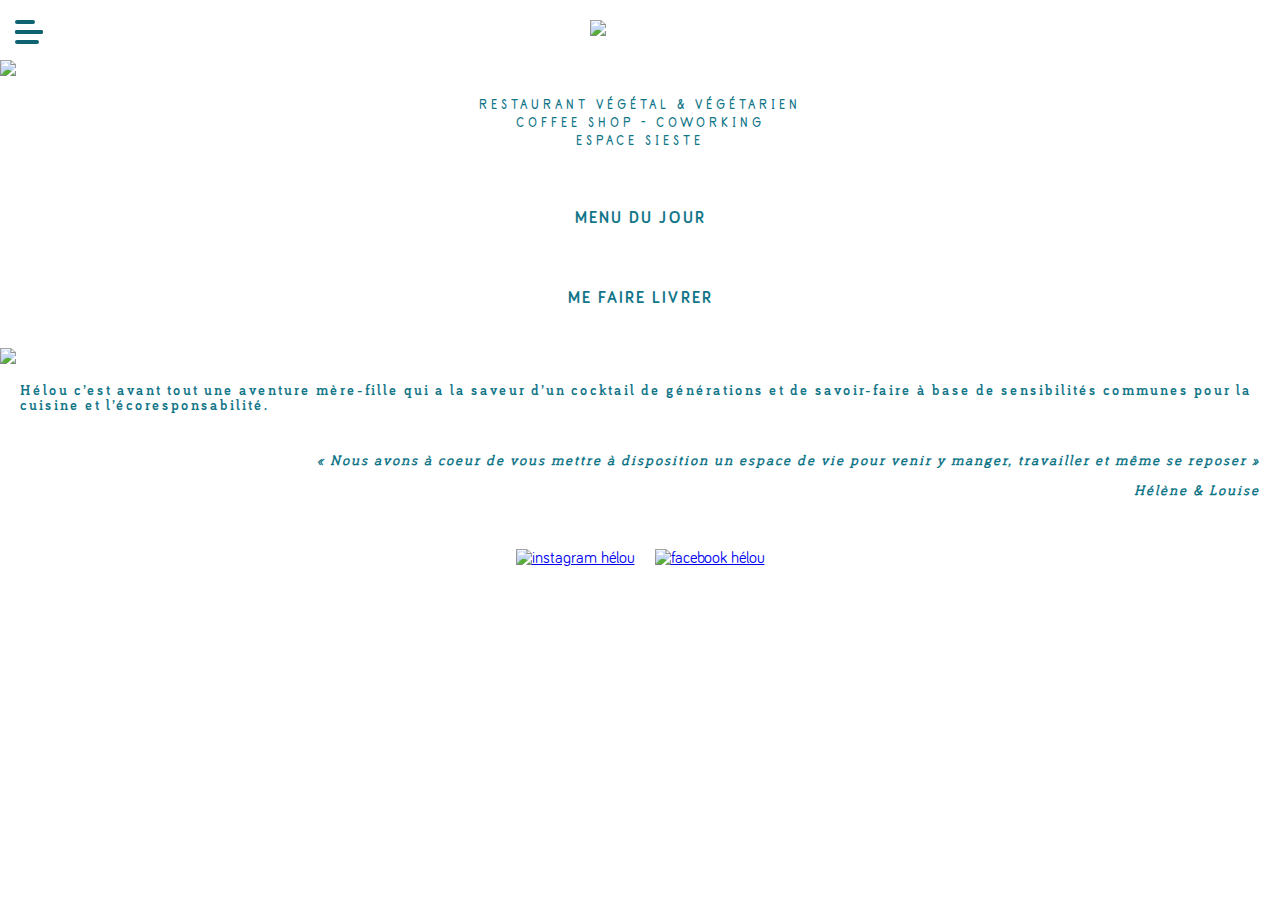
==== commit c6fd6c0d: "refactor: add universal snippet code" ====
--- a/index.html
+++ b/index.html
@@ -19,10 +19,28 @@
 			    ]
 			  }
 			</script>
-			<script type="text/javascript" src="https://lwt-snippet.surge.sh/maze-lwt.js"></script>
-
-					<!-- Global site tag (gtag.js) - Google Analytics -->
-			<script async src="https://www.googletagmanager.com/gtag/js?id=UA-159208536-1"></script>
+
+			<script type="text/javascript">
+			(function (m, a, z, e) {
+			  var s, t;
+			  try {
+			    t = m.sessionStorage.getItem('maze-us');
+			  } catch (err) {}
+
+			  if (!t) {
+			    t = new Date().getTime();
+			    try {
+			      m.sessionStorage.setItem('maze-us', t);
+			    } catch (err) {}
+			  }
+
+			  s = a.createElement('script');
+			  s.src = z + '?t=' + t + '&apiKey=' + e;
+			  a.getElementsByTagName('head')[0].appendChild(s);
+			  m.mazeUniversalSnippetApiKey = e
+			})(window, document, 'https://snippet.maze.co/maze-universal-loader.js', '387b92f6-3965-466a-aaf0-871a28a52a89');
+			</script>
+
 			<script>
 			  window.dataLayer = window.dataLayer || [];
 			  function gtag(){dataLayer.push(arguments);}
@@ -77,7 +95,6 @@
 			<link rel="apple-touch-icon" sizes="180x180" href="/apple-touch-icon.png">
 			<link rel="icon" type="image/png" sizes="32x32" href="favicon-32x32.png">
 			<link rel="icon" type="image/png" sizes="16x16" href="favicon-16x16.png">
-			<link rel="manifest" href="/site.webmanifest">
 			<link rel="mask-icon" href="/safari-pinned-tab.svg" color="#0e6272">
 			<meta name="msapplication-TileColor" content="#0e6272">
 			<meta name="theme-color" content="#ffffff">
@@ -233,9 +250,7 @@
 
 				<div><p>Hélou c’est avant tout une aventure mère-fille qui a la saveur d’un cocktail de générations et de savoir-faire à base de sensibilités communes pour la cuisine et l’écoresponsabilité.</p>
 
-				<p class="citation">« Nous avons à coeur de vous mettre à disposition un espace de vie pour venir y manger, travailler et même se reposer » - - </br> </br>Hélène & Louise</p></div>
+				<p class="citation">« Nous avons à coeur de vous mettre à disposition un espace de vie pour venir y manger, travailler et même se reposer » </br> </br>Hélène & Louise</p></div>
 			</div>
 
 		</div>
@@ -256,7 +271,7 @@
 
 		<script src='js/jquery-1.12.2.min.js'></script>
 		<script src='js/TweenMax.min.js'></script>
-		<script src='js/animation.gsap.min.js'></script>
+		<!-- <script src='js/animation.gsap.min.js'></script> -->
 		<script src='js/new-min.js'></script>
 
 	</html>
